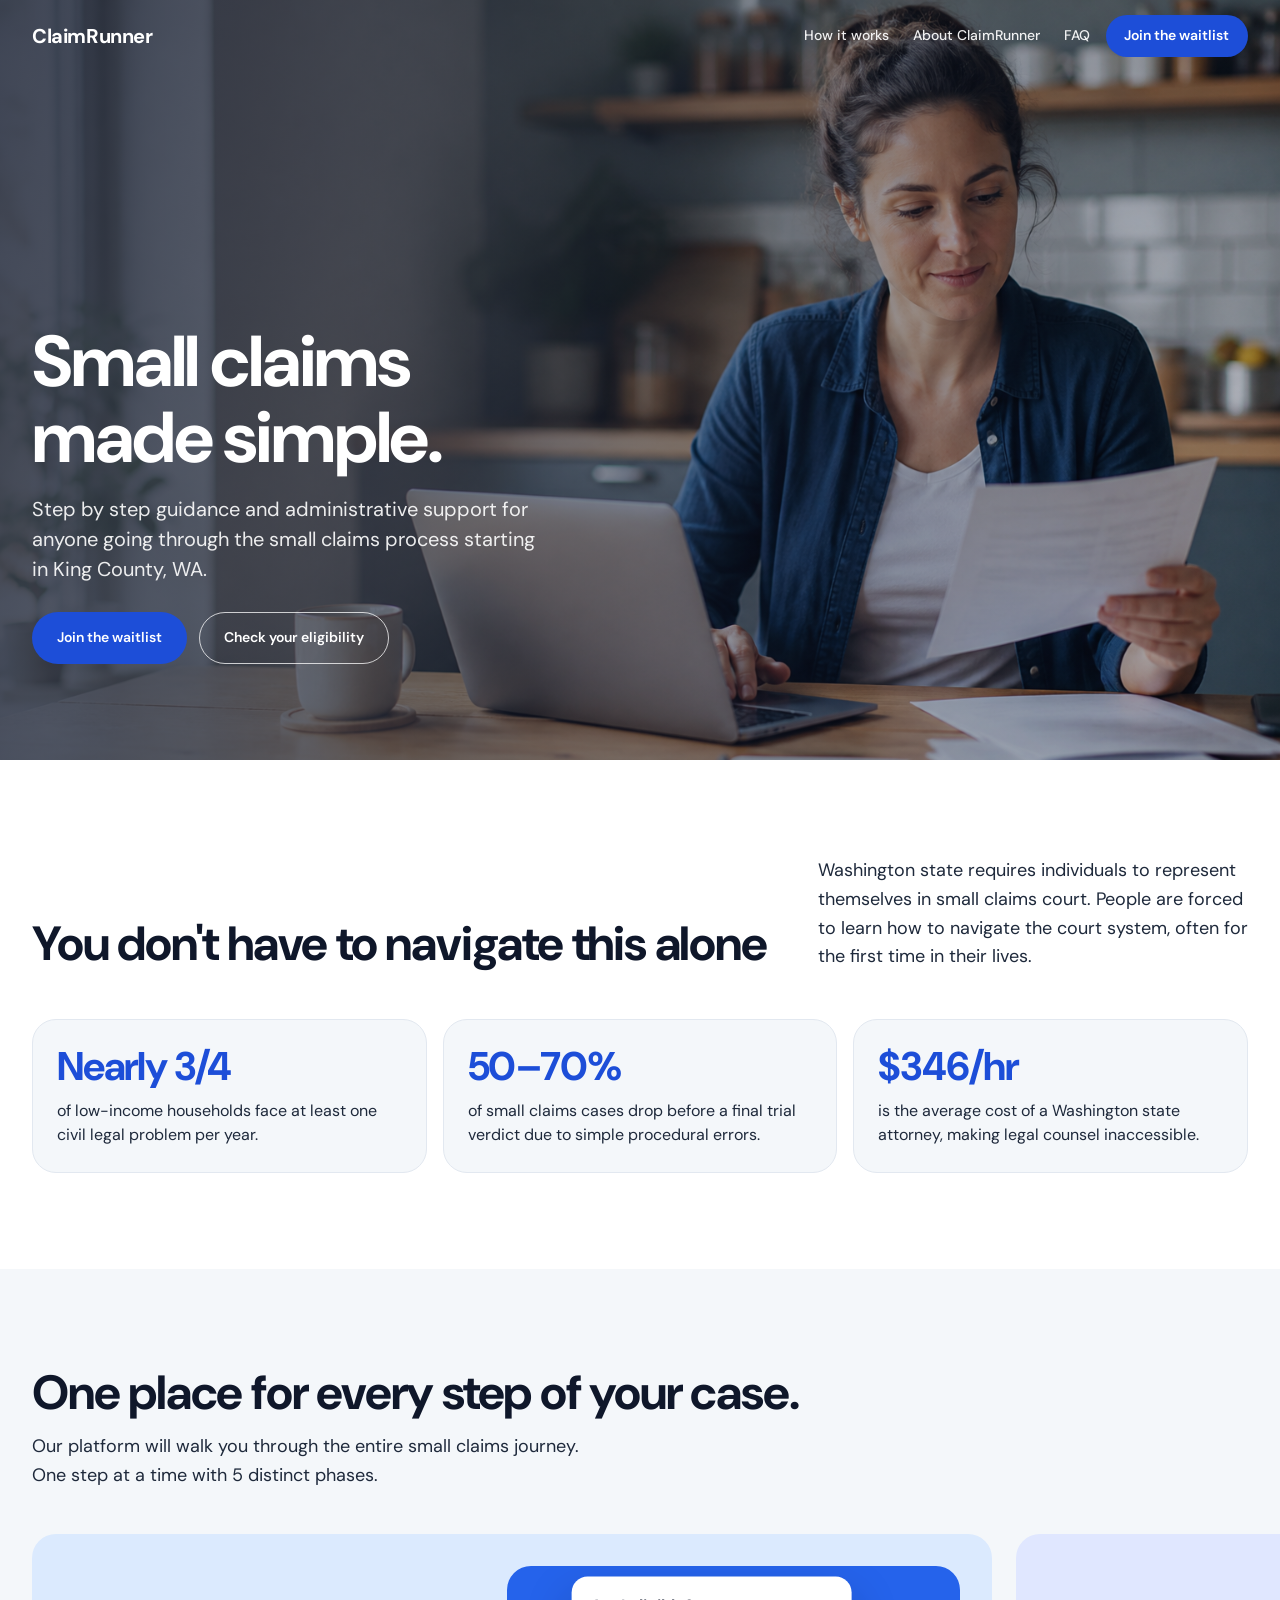
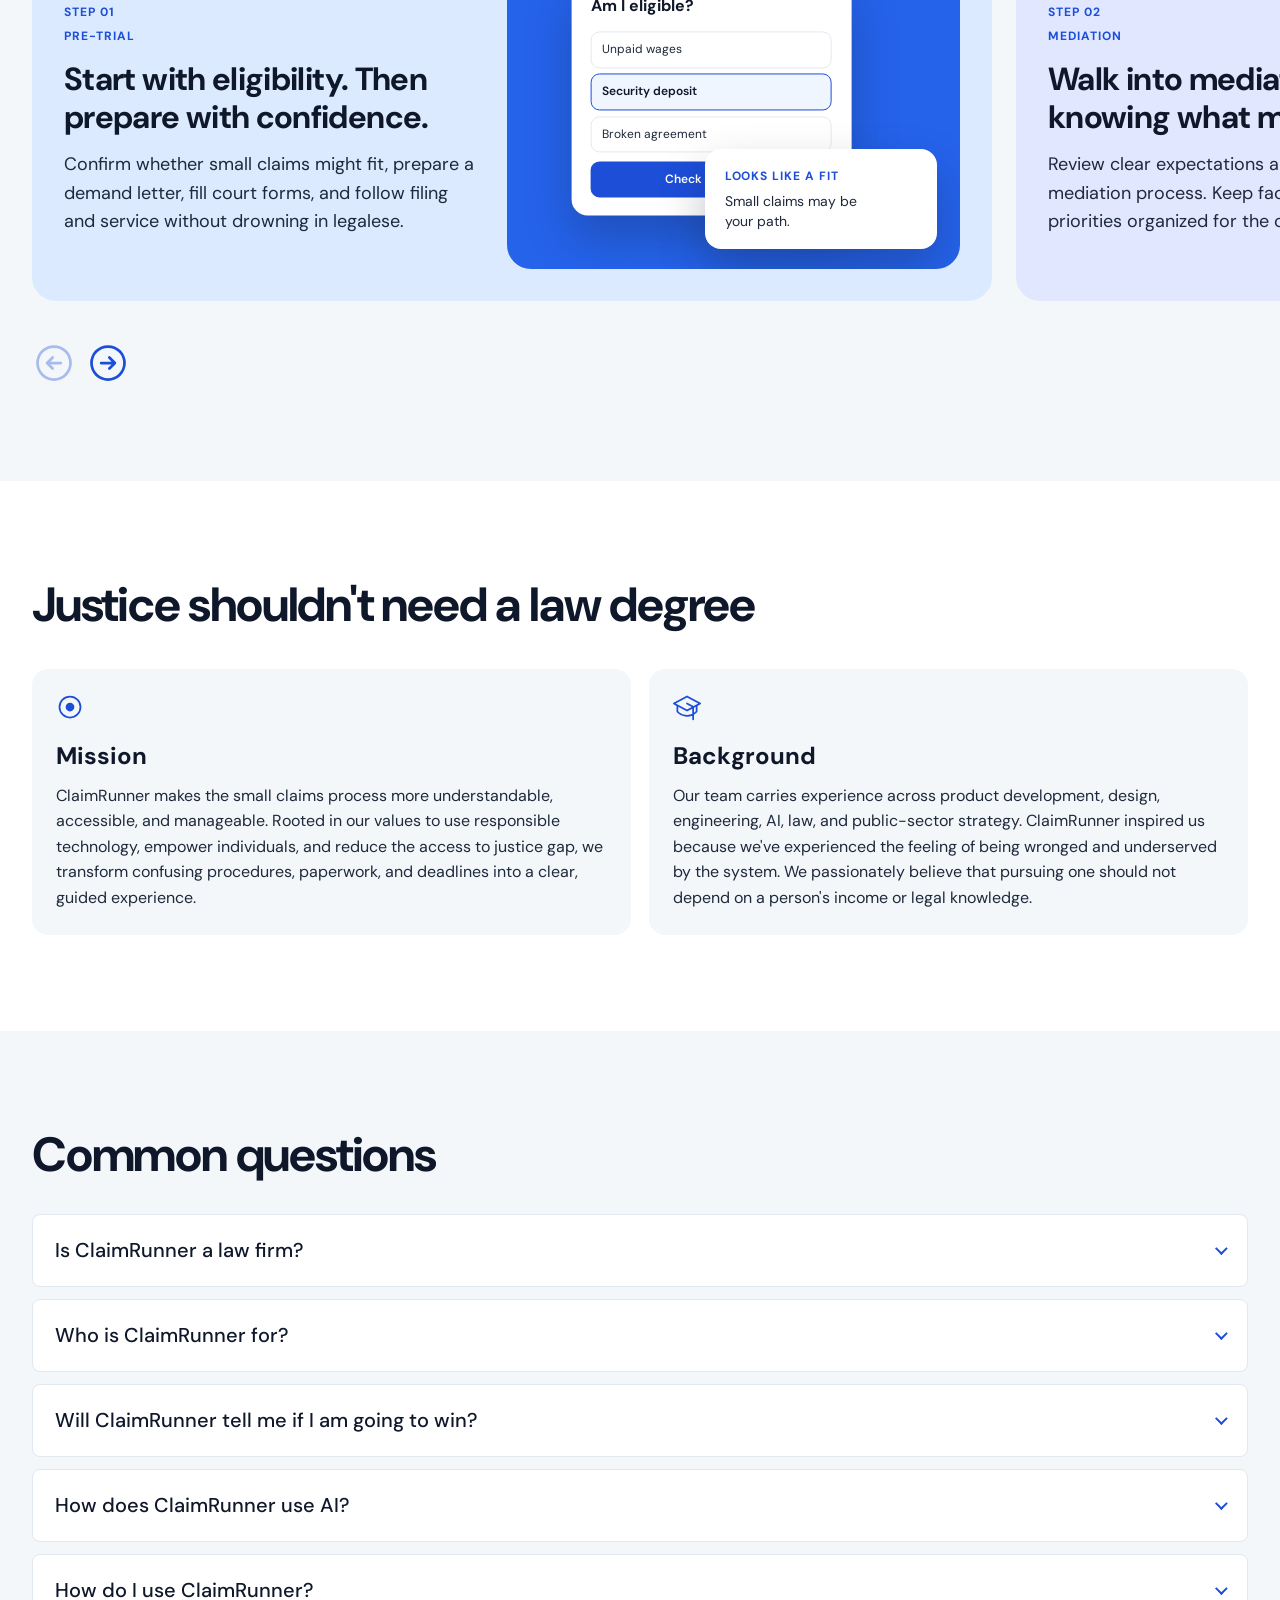
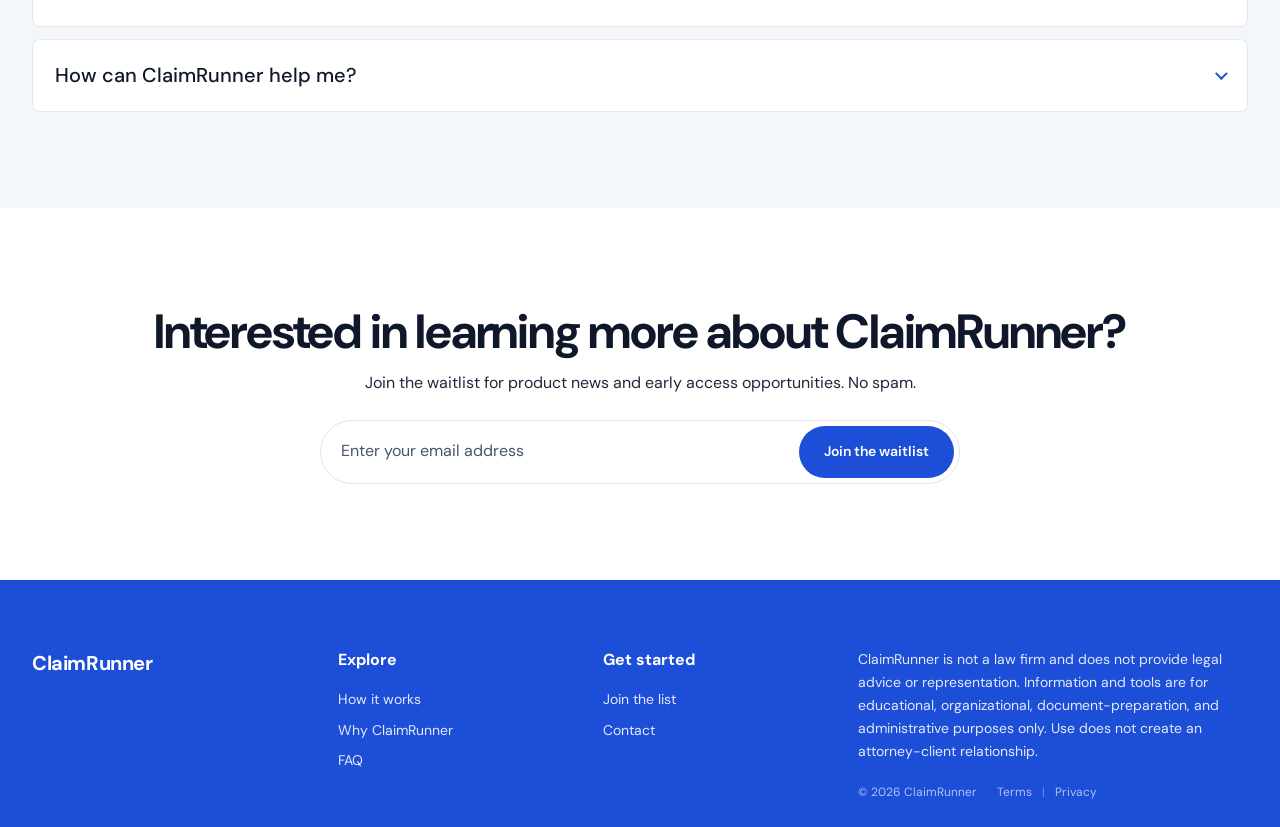
==== index.html @ 093c0b39 "changed root directory" ====
<!DOCTYPE html>
<html lang="en">
<head>
  <meta charset="utf-8" />
  <meta name="viewport" content="width=device-width, initial-scale=1" />
  <title>ClaimRunner — Small claims made simple</title>
  <meta name="description" content="A guided path through small claims for self-represented people. Starting in King County, WA. Informational and administrative support, not legal advice." />
  <link rel="preconnect" href="https://fonts.googleapis.com" />
  <link rel="preconnect" href="https://fonts.gstatic.com" crossorigin />
  <link href="https://fonts.googleapis.com/css2?family=DM+Sans:opsz,wght@9..40,400;9..40,500;9..40,600;9..40,700&family=Source+Serif+4:opsz,wght@8..60,600;8..60,700&display=swap" rel="stylesheet" />
  <link rel="stylesheet" href="styles.css" />
</head>
<body>
  <a class="skip" href="#main">Skip to content</a>

  <header class="nav">
    <div class="shell nav__row">
      <a class="logo" href="index.html">ClaimRunner</a>
      <nav class="nav__links" aria-label="Primary">
        <a href="#how">How it works</a>
        <a href="#start">About ClaimRunner</a>
        <a href="#faq">FAQ</a>
      </nav>
      <div class="nav__actions">
        <button class="btn btn--solid btn--sm" type="button" data-open-signup>Join the waitlist</button>
      </div>
    </div>
  </header>

  <main id="main">
    <!-- 1. Hero — live header copy -->
    <section class="hero">
      <div class="hero__bg" role="img" aria-label="Person at home reviewing papers on a laptop"></div>
      <div class="hero__shade"></div>
      <div class="shell hero__content">
        <h1>Small claims<br />made simple.</h1>
        <p>
          Step by step guidance and administrative support for anyone going through
          the small claims process starting in King County, WA.
        </p>
        <div class="hero__ctas">
          <button class="btn btn--solid" type="button" data-open-signup>Join the waitlist</button>
          <button class="btn btn--outline" type="button" data-open-coming-soon>Check your eligibility</button>
        </div>
      </div>
    </section>

    <!-- 2. Key hook / metrics -->
    <section class="hook" aria-label="Why this matters">
      <div class="shell">
        <div class="hook__intro">
          <h2>You don't have to navigate this alone</h2>
          <p>
            Washington state requires individuals to represent themselves in small claims court.
            People are forced to learn how to navigate the court system, often for the first time
            in their lives.
          </p>
        </div>
        <div class="hook__grid">
          <article class="hook__card">
            <p class="hook__num">Nearly 3/4</p>
            <p class="hook__text">of low-income households face at least one civil legal problem per year.</p>
          </article>
          <article class="hook__card">
            <p class="hook__num">50–70%</p>
            <p class="hook__text">of small claims cases drop before a final trial verdict due to simple procedural errors.</p>
          </article>
          <article class="hook__card">
            <p class="hook__num">$346/hr</p>
            <p class="hook__text">is the average cost of a Washington state attorney, making legal counsel inaccessible.</p>
          </article>
        </div>
      </div>
    </section>

    <!-- 3. How it works: Hinge-style carousel panels -->
    <section id="how" class="how">
      <div class="shell how__head">
        <h2>One place for every step of your case.</h2>
        <p>Our platform will walk you through the entire small claims journey.<br />One step at a time with 5 distinct phases.</p>
      </div>

      <div class="how-carousel">
        <div class="how-carousel__track" id="how-track" tabindex="0">
          <article class="how-panel how-panel--1">
            <div class="how-panel__copy">
              <span class="how-panel__num">Step 01</span>
              <p class="how-panel__phase">Pre-trial</p>
              <h3>Start with eligibility. Then prepare with confidence.</h3>
              <p>
                Confirm whether small claims might fit, prepare a demand letter, fill
                court forms, and follow filing and service without drowning in legalese.
              </p>

            </div>
            <div class="how-panel__surface" aria-hidden="true">
              <div class="surface surface--1">
                <div class="mock mock--wire">
                  <p class="mock__title">Am I eligible?</p>
                  <div class="surface__opt">Unpaid wages</div>
                  <div class="surface__opt is-on">Security deposit</div>
                  <div class="surface__opt">Broken agreement</div>
                  <div class="surface__cta">Check eligibility</div>
                </div>
                <div class="mock mock--stat">
                  <p class="mock__stat-eyebrow">Looks like a fit</p>
                  <p class="mock__stat-line">Small claims may be your path.</p>
                </div>
              </div>
            </div>
          </article>

          <article class="how-panel how-panel--2">
            <div class="how-panel__copy">
              <span class="how-panel__num">Step 02</span>
              <p class="how-panel__phase">Mediation</p>
              <h3>Walk into mediation knowing what matters.</h3>
              <p>
                Review clear expectations about King County's mediation process. Keep
                facts, documents, and priorities organized for the conversation.
              </p>

            </div>
            <div class="how-panel__surface" aria-hidden="true">
              <div class="surface surface--2">
                <div class="mock mock--wire">
                  <p class="mock__title">Your priorities</p>
                  <div class="surface__row"><span>Deposit amount</span><strong>Ready</strong></div>
                  <div class="surface__row"><span>Timeline of events</span><strong>Drafting</strong></div>
                  <div class="surface__row"><span>Photos &amp; receipts</span><strong>Attached</strong></div>
                </div>
                <div class="mock mock--stat">
                  <p class="mock__stat-eyebrow">Mediation</p>
                  <p class="mock__stat-line">Session ready in 3 days.</p>
                </div>
              </div>
            </div>
          </article>

          <article class="how-panel how-panel--3">
            <div class="how-panel__copy">
              <span class="how-panel__num">Step 03</span>
              <p class="how-panel__phase">Trial</p>
              <h3>Show up prepared to tell your story.</h3>
              <p>
                Organize timelines, evidence, and what you want to say so a hearing feels
                less like guessing and more like a clear account of what happened.
              </p>

            </div>
            <div class="how-panel__surface" aria-hidden="true">
              <div class="surface surface--3">
                <div class="mock mock--wire">
                  <p class="mock__title">Hearing outline</p>
                  <div class="surface__step"><span>1</span> What happened</div>
                  <div class="surface__step"><span>2</span> What you want</div>
                  <div class="surface__step"><span>3</span> Evidence to show</div>
                </div>
                <div class="mock mock--stat">
                  <p class="mock__stat-eyebrow">Checklist</p>
                  <p class="mock__stat-line">6 items organized.</p>
                </div>
              </div>
            </div>
          </article>

          <article class="how-panel how-panel--4">
            <div class="how-panel__copy">
              <span class="how-panel__num">Step 04</span>
              <p class="how-panel__phase">Post-judgment</p>
              <h3>Winning isn't the finish line if you still aren't paid.</h3>
              <p>
                Follow collection options and timelines with clearer next steps when a
                judgment needs follow-through.
              </p>

            </div>
            <div class="how-panel__surface" aria-hidden="true">
              <div class="surface surface--4">
                <div class="mock mock--wire">
                  <p class="mock__title">Next actions</p>
                  <div class="surface__row"><span>Payment window</span><strong>30 days</strong></div>
                  <div class="surface__row"><span>Collection options</span><strong>3 available</strong></div>
                  <div class="surface__row"><span>Reminders</span><strong>On</strong></div>
                </div>
                <div class="mock mock--stat">
                  <p class="mock__stat-num">$1,240</p>
                  <p class="mock__stat-line">awarded to you.</p>
                </div>
              </div>
            </div>
          </article>

          <article class="how-panel how-panel--5">
            <div class="how-panel__copy">
              <span class="how-panel__num">Step 05</span>
              <p class="how-panel__phase">Appeal</p>
              <h3>Know the narrow path if you need to appeal.</h3>
              <p>
                Understand grounds, clocks, and petition materials when appeal is an option,
                so you are not guessing under a deadline.
              </p>

            </div>
            <div class="how-panel__surface" aria-hidden="true">
              <div class="surface surface--5">
                <div class="mock mock--wire">
                  <p class="mock__title">Appeal clock</p>
                  <div class="surface__row"><span>Filing window</span><strong>14 days</strong></div>
                  <div class="surface__row"><span>Grounds checklist</span><strong>Review</strong></div>
                  <div class="surface__row"><span>Petition draft</span><strong>Ready</strong></div>
                </div>
                <div class="mock mock--stat">
                  <p class="mock__stat-eyebrow">Deadline</p>
                  <p class="mock__stat-line">14 days to file.</p>
                </div>
              </div>
            </div>
          </article>
        </div>

        <div class="shell how-carousel__controls">
          <button class="how-carousel__btn" type="button" id="how-prev" aria-label="Previous stage">
            <svg class="how-carousel__icon how-carousel__icon--regular" xmlns="http://www.w3.org/2000/svg" viewBox="0 0 256 256" width="44" height="44" fill="currentColor" aria-hidden="true"><path d="M128,24A104,104,0,1,0,232,128,104.11,104.11,0,0,0,128,24Zm0,192a88,88,0,1,1,88-88A88.1,88.1,0,0,1,128,216Zm48-88a8,8,0,0,1-8,8H107.31l18.35,18.34a8,8,0,0,1-11.32,11.32l-32-32a8,8,0,0,1,0-11.32l32-32a8,8,0,0,1,11.32,11.32L107.31,120H168A8,8,0,0,1,176,128Z"/></svg>
            <svg class="how-carousel__icon how-carousel__icon--fill" xmlns="http://www.w3.org/2000/svg" viewBox="0 0 256 256" width="44" height="44" fill="currentColor" aria-hidden="true"><path d="M128,24A104,104,0,1,0,232,128,104.11,104.11,0,0,0,128,24Zm40,112H107.31l18.35,18.34a8,8,0,0,1-11.32,11.32l-32-32a8,8,0,0,1,0-11.32l32-32a8,8,0,0,1,11.32,11.32L107.31,120H168a8,8,0,0,1,0,16Z"/></svg>
          </button>
          <button class="how-carousel__btn" type="button" id="how-next" aria-label="Next stage">
            <svg class="how-carousel__icon how-carousel__icon--regular" xmlns="http://www.w3.org/2000/svg" viewBox="0 0 256 256" width="44" height="44" fill="currentColor" aria-hidden="true"><path d="M128,24A104,104,0,1,0,232,128,104.11,104.11,0,0,0,128,24Zm0,192a88,88,0,1,1,88-88A88.1,88.1,0,0,1,128,216Zm45.66-82.34-32,32a8,8,0,0,1-11.32-11.32L148.69,136H88a8,8,0,0,1,0-16h60.69l-18.35-18.34a8,8,0,0,1,11.32-11.32l32,32A8,8,0,0,1,173.66,133.66Z"/></svg>
            <svg class="how-carousel__icon how-carousel__icon--fill" xmlns="http://www.w3.org/2000/svg" viewBox="0 0 256 256" width="44" height="44" fill="currentColor" aria-hidden="true"><path d="M128,24A104,104,0,1,0,232,128,104.11,104.11,0,0,0,128,24Zm45.66,109.66-32,32a8,8,0,0,1-11.32-11.32L148.69,136H88a8,8,0,0,1,0-16h60.69l-18.35-18.34a8,8,0,0,1,11.32-11.32l32,32A8,8,0,0,1,173.66,133.66Z"/></svg>
          </button>
        </div>
      </div>
    </section>

    <!-- 4. Why — Mission + Background facts -->
    <section id="start" class="about why-org">
      <div class="shell">
        <h2>Justice shouldn't need a law degree</h2>
        <div class="why-org__pair">
          <div class="about__card">
            <span class="about__icon">
              <svg xmlns="http://www.w3.org/2000/svg" viewBox="0 0 256 256" width="28" height="28" fill="currentColor" aria-hidden="true"><path d="M128,24A104,104,0,1,0,232,128,104.11,104.11,0,0,0,128,24Zm0,192a88,88,0,1,1,88-88A88.1,88.1,0,0,1,128,216Z"/><circle cx="128" cy="128" r="40"/></svg>
            </span>
            <h3>Mission</h3>
            <p>
              ClaimRunner makes the small claims process more understandable, accessible,
              and manageable. Rooted in our values to use responsible technology, empower
              individuals, and reduce the access to justice gap, we transform confusing
              procedures, paperwork, and deadlines into a clear, guided experience.
            </p>
          </div>
          <div class="about__card">
            <span class="about__icon">
              <svg xmlns="http://www.w3.org/2000/svg" viewBox="0 0 256 256" width="28" height="28" fill="currentColor" aria-hidden="true"><path d="M251.76,88.94l-120-64a8,8,0,0,0-7.52,0l-120,64a8,8,0,0,0,0,14.12L32,117.87v48.42a15.91,15.91,0,0,0,4.06,10.65C49.16,191.53,78.51,216,128,216a130,130,0,0,0,48-8.76V240a8,8,0,0,0,16,0V199.51a115.63,115.63,0,0,0,27.94-22.57A15.91,15.91,0,0,0,224,166.29V117.87l27.76-14.81a8,8,0,0,0,0-14.12ZM128,200c-43.27,0-68.72-21.14-80-33.71V126.4l76.24,40.66a8,8,0,0,0,7.52,0L176,143.47v46.34C163.4,195.69,147.52,200,128,200Zm80-33.72a97.6,97.6,0,0,1-16,14.25V134.93l16-8.53ZM188,118.94l-.22-.13-56-29.87a8,8,0,0,0-7.52,14.12L171,128l-43,22.93L25,96,128,41.07,231,96Z"/></svg>
            </span>
            <h3>Background</h3>
            <p>
              Our team carries experience across product development, design, engineering, AI, law,
              and public-sector strategy. ClaimRunner inspired us because we've experienced the
              feeling of being wronged and underserved by the system. We passionately believe that
              pursuing one should not depend on a person's income or legal knowledge.
            </p>
          </div>
        </div>
      </div>
    </section>

    <!-- 5. FAQ -->
    <section id="faq" class="faq">
      <div class="shell faq__inner">
        <div class="faq__head">
          <h2>Common questions</h2>
        </div>
        <div class="faq__list">
          <details>
            <summary>Is ClaimRunner a law firm?</summary>
            <p>No. ClaimRunner is not a law firm and does not provide legal advice or representation. Tools are for educational, organizational, and administrative support only.</p>
          </details>
          <details>
            <summary>Who is ClaimRunner for?</summary>
            <p>Self-represented people navigating small claims, starting in King County, WA. Expanding to more jurisdictions in the future.</p>
          </details>
          <details>
            <summary>Will ClaimRunner tell me if I am going to win?</summary>
            <p>No. ClaimRunner does not predict outcomes, assess legal merits of cases, liability, or recommend legal strategy.</p>
          </details>
          <details>
            <summary>How does ClaimRunner use AI?</summary>
            <p>AI may help organize information you provide, reduce repetitive work, improve clarity, and prepare materials for your review. It does not create facts, make legal decisions, or replace professional legal advice.</p>
          </details>
          <details>
            <summary>How do I use ClaimRunner?</summary>
            <p>Join the waitlist to hear when tools open and to help shape early versions of the product. Free to join, no account required.</p>
          </details>
          <details>
            <summary>How can ClaimRunner help me?</summary>
            <p>If you are currently going through, or expect to go through, the small claims process: ClaimRunner provides clear, personalized, and actionable guidance through an intuitive experience. We automate document generation (such as demand letters and small claims applications), organize your information, and help tailor your material towards your local court’s requirements. We offer support through the entire small claims life-cycle so you won’t have to worry about missing steps, incorrectly submitting materials, or questioning your options!</p>
          </details>
        </div>
      </div>
    </section>

    <!-- 6. Signup CTA -->
    <section id="signup" class="signup">
      <div class="shell signup__row">
        <div class="signup__copy">
          <h2>Interested in learning more about ClaimRunner?</h2>
          <p>Join the waitlist for product news and early access opportunities. No spam.</p>
        </div>
        <form class="signup-inline" data-waitlist-form>
          <label class="visually-hidden" for="waitlist-email">Email</label>
          <input id="waitlist-email" type="email" name="email" placeholder="Enter your email address" autocomplete="email" required />
          <button class="btn btn--solid" type="submit">Join the waitlist</button>
        </form>
      </div>
    </section>
  </main>

  <footer class="foot">
    <div class="shell foot__top">
      <div class="foot__brand">
        <a class="logo" href="index.html">ClaimRunner</a>
      </div>

      <div class="foot__cols">
        <div>
          <h4>Explore</h4>
          <a href="#how">How it works</a>
          <a href="#start">Why ClaimRunner</a>
          <a href="#faq">FAQ</a>
        </div>
        <div>
          <h4>Get started</h4>
          <button type="button" data-open-signup>Join the list</button>
          <button type="button" data-open-contact>Contact</button>
        </div>
      </div>

      <div class="foot__aside">
        <p>
          ClaimRunner is not a law firm and does not provide legal advice or representation.
          Information and tools are for educational, organizational, document-preparation, and
          administrative purposes only. Use does not create an attorney-client relationship.
        </p>
        <p class="foot__meta">
          <span>© 2026 ClaimRunner</span>
          <span class="foot__pipes">
            <a href="legal.html">Terms</a>
            <a href="legal.html#privacy">Privacy</a>
          </span>
        </p>
      </div>
    </div>
  </footer>

  <dialog class="modal" id="waitlist-modal" aria-labelledby="waitlist-title">
    <div class="modal__sheet">
      <header class="modal__head">
        <div class="modal__title-row">
          <svg class="modal__success-icon" data-waitlist-success xmlns="http://www.w3.org/2000/svg" viewBox="0 0 256 256" width="28" height="28" fill="currentColor" aria-hidden="true" hidden><path d="M128,24A104,104,0,1,0,232,128,104.11,104.11,0,0,0,128,24Zm45.66,85.66-56,56a8,8,0,0,1-11.32,0l-24-24a8,8,0,0,1,11.32-11.32L112,148.69l50.34-50.35a8,8,0,0,1,11.32,11.32Z"/></svg>
          <h2 id="waitlist-title">Thanks for joining!</h2>
        </div>
        <button type="button" class="modal__close" data-close-dialog aria-label="Close">
          <svg class="modal__close-icon modal__close-icon--regular" xmlns="http://www.w3.org/2000/svg" viewBox="0 0 256 256" width="32" height="32" fill="currentColor" aria-hidden="true"><path d="M165.66,101.66,139.31,128l26.35,26.34a8,8,0,0,1-11.32,11.32L128,139.31l-26.34,26.35a8,8,0,0,1-11.32-11.32L116.69,128,90.34,101.66a8,8,0,0,1,11.32-11.32L128,116.69l26.34-26.35a8,8,0,0,1,11.32,11.32ZM232,128A104,104,0,1,1,128,24,104.11,104.11,0,0,1,232,128Zm-16,0a88,88,0,1,0-88,88A88.1,88.1,0,0,0,216,128Z"/></svg>
          <svg class="modal__close-icon modal__close-icon--fill" xmlns="http://www.w3.org/2000/svg" viewBox="0 0 256 256" width="32" height="32" fill="currentColor" aria-hidden="true"><path d="M128,24A104,104,0,1,0,232,128,104.11,104.11,0,0,0,128,24Zm37.66,130.34a8,8,0,0,1-11.32,11.32L128,139.31l-26.34,26.35a8,8,0,0,1-11.32-11.32L116.69,128,90.34,101.66a8,8,0,0,1,11.32-11.32L128,116.69l26.34-26.35a8,8,0,0,1,11.32,11.32L139.31,128Z"/></svg>
        </button>
      </header>
      <p class="modal__lead modal__lead--standalone" id="waitlist-lead">
        ClaimRunner is preparing for a limited pilot with people navigating small claims in King County. Join the waitlist to receive product updates and opportunities to test early versions of the platform.
      </p>
      <form class="modal__body modal__form" data-followup-form>
        <label>Email
          <input id="followup-email" type="email" name="email" placeholder="you@example.com" autocomplete="email" required />
        </label>
        <label>Full name
          <span class="opt">(optional)</span>
          <input id="followup-name" type="text" name="name" placeholder="Alex Rivera" autocomplete="name" />
        </label>
        <label>ZIP code
          <span class="opt">(optional)</span>
          <input id="followup-zip" type="text" name="zip" placeholder="98101" inputmode="numeric" autocomplete="postal-code" maxlength="10" />
        </label>
        <label>Why are you interested in ClaimRunner?
          <span class="opt">(optional)</span>
          <textarea id="followup-why" name="reason" rows="3" placeholder="e.g. I'm preparing a small claims case and want clearer next steps"></textarea>
        </label>
        <button class="btn btn--solid btn--block" type="submit">Get updates</button>
      </form>
    </div>
  </dialog>

  <dialog class="modal" id="coming-soon-modal" aria-labelledby="coming-soon-title">
    <div class="modal__sheet is-compact">
      <header class="modal__head">
        <div class="modal__title-row">
          <h2 id="coming-soon-title">Coming Soon!</h2>
        </div>
        <button type="button" class="modal__close" data-close-dialog aria-label="Close">
          <svg class="modal__close-icon modal__close-icon--regular" xmlns="http://www.w3.org/2000/svg" viewBox="0 0 256 256" width="32" height="32" fill="currentColor" aria-hidden="true"><path d="M165.66,101.66,139.31,128l26.35,26.34a8,8,0,0,1-11.32,11.32L128,139.31l-26.34,26.35a8,8,0,0,1-11.32-11.32L116.69,128,90.34,101.66a8,8,0,0,1,11.32-11.32L128,116.69l26.34-26.35a8,8,0,0,1,11.32,11.32ZM232,128A104,104,0,1,1,128,24,104.11,104.11,0,0,1,232,128Zm-16,0a88,88,0,1,0-88,88A88.1,88.1,0,0,0,216,128Z"/></svg>
          <svg class="modal__close-icon modal__close-icon--fill" xmlns="http://www.w3.org/2000/svg" viewBox="0 0 256 256" width="32" height="32" fill="currentColor" aria-hidden="true"><path d="M128,24A104,104,0,1,0,232,128,104.11,104.11,0,0,0,128,24Zm37.66,130.34a8,8,0,0,1-11.32,11.32L128,139.31l-26.34,26.35a8,8,0,0,1-11.32-11.32L116.69,128,90.34,101.66a8,8,0,0,1,11.32-11.32L128,116.69l26.34-26.35a8,8,0,0,1,11.32,11.32L139.31,128Z"/></svg>
        </button>
      </header>
      <p class="modal__lead modal__lead--standalone" id="coming-soon-lead">
        We're close to launching our King County Small Claims Eligibility Checker.
      </p>
    </div>
  </dialog>

  <dialog class="modal" id="contact-modal" aria-labelledby="contact-title">
    <div class="modal__sheet">
      <header class="modal__head">
        <div class="modal__title">
          <h2 id="contact-title">Get in Touch</h2>
          <p class="modal__lead">Have a question or need help? Send us a message and we'll get back to you within 24 hours.</p>
        </div>
        <button type="button" class="modal__close" data-close-dialog aria-label="Close">
          <svg class="modal__close-icon modal__close-icon--regular" xmlns="http://www.w3.org/2000/svg" viewBox="0 0 256 256" width="32" height="32" fill="currentColor" aria-hidden="true"><path d="M165.66,101.66,139.31,128l26.35,26.34a8,8,0,0,1-11.32,11.32L128,139.31l-26.34,26.35a8,8,0,0,1-11.32-11.32L116.69,128,90.34,101.66a8,8,0,0,1,11.32-11.32L128,116.69l26.34-26.35a8,8,0,0,1,11.32,11.32ZM232,128A104,104,0,1,1,128,24,104.11,104.11,0,0,1,232,128Zm-16,0a88,88,0,1,0-88,88A88.1,88.1,0,0,0,216,128Z"/></svg>
          <svg class="modal__close-icon modal__close-icon--fill" xmlns="http://www.w3.org/2000/svg" viewBox="0 0 256 256" width="32" height="32" fill="currentColor" aria-hidden="true"><path d="M128,24A104,104,0,1,0,232,128,104.11,104.11,0,0,0,128,24Zm37.66,130.34a8,8,0,0,1-11.32,11.32L128,139.31l-26.34,26.35a8,8,0,0,1-11.32-11.32L116.69,128,90.34,101.66a8,8,0,0,1,11.32-11.32L128,116.69l26.34-26.35a8,8,0,0,1,11.32,11.32L139.31,128Z"/></svg>
        </button>
      </header>
      <form class="modal__form" data-contact-form>
        <label>Name
          <input id="contact-name" type="text" name="name" placeholder="e.g. Jane Doe" autocomplete="name" required />
        </label>
        <label>Email
          <input id="contact-email" type="email" name="email" placeholder="you@example.com" autocomplete="email" required />
        </label>
        <label>Message
          <span class="opt">(optional)</span>
          <textarea id="contact-message" name="message" rows="4" placeholder="Tell us more..."></textarea>
        </label>
        <button class="btn btn--solid btn--block" type="submit">Submit</button>
        <button class="modal__skip" type="button" data-close-dialog>Cancel</button>
      </form>
    </div>
  </dialog>

  <script>
    (function () {
      const waitlistModal = document.getElementById("waitlist-modal");
      const waitlistSheet = waitlistModal ? waitlistModal.querySelector(".modal__sheet") : null;
      const waitlistTitle = document.getElementById("waitlist-title");
      const waitlistLead = document.getElementById("waitlist-lead");
      const track = document.getElementById("how-track");
      const waitlistForm = document.querySelector("[data-waitlist-form]");
      const waitlistEmail = document.getElementById("waitlist-email");
      const followupForm = document.querySelector("[data-followup-form]");
      const followupEmail = document.getElementById("followup-email");
      const followupName = document.getElementById("followup-name");
      const followupWhy = document.getElementById("followup-why");
      const waitlistSuccess = document.querySelector("[data-waitlist-success]");
      const comingSoonModal = document.getElementById("coming-soon-modal");
      const contactModal = document.getElementById("contact-modal");
      const contactForm = document.querySelector("[data-contact-form]");
      const contactName = document.getElementById("contact-name");
      let waitlistCaptured = "";
      let formTitle = "";
      let formLead = "";

      function openDialog(dialog) {
        if (!dialog) return;
        if (dialog.showModal) dialog.showModal();
        else dialog.setAttribute("open", "");
      }
      function closeDialog(dialog) {
        if (!dialog) return;
        if (dialog.close) dialog.close();
        else dialog.removeAttribute("open");
      }

      function setWaitlistSuccess(on) {
        if (waitlistSheet) waitlistSheet.classList.toggle("is-success", !!on);
        if (followupForm) followupForm.toggleAttribute("hidden", !!on);
        if (waitlistSuccess) waitlistSuccess.toggleAttribute("hidden", !on);
        if (waitlistTitle) {
          waitlistTitle.textContent = on ? "You've joined the waitlist!" : formTitle;
        }
        if (waitlistLead) {
          waitlistLead.textContent = on
            ? "Stay tuned for updates from the ClaimRunner team"
            : formLead;
        }
      }

      function showWaitlistModal(email, lockEmail) {
        waitlistCaptured = email || "";
        formTitle = lockEmail ? "Thanks for joining!" : "Join the waitlist";
        formLead = lockEmail
          ? "Your email is confirmed. We'll send product news and early access notes as tools open in King County. Optionally tell us why you're interested so we can tailor ClaimRunner to people in your situation."
          : "ClaimRunner is preparing for a limited pilot with people navigating small claims in King County. Join the waitlist to receive product updates and opportunities to test early versions of the platform.";
        setWaitlistSuccess(false);
        if (followupForm) followupForm.reset();
        if (followupEmail) {
          followupEmail.value = waitlistCaptured;
          followupEmail.readOnly = !!lockEmail;
          followupEmail.classList.toggle("is-locked", !!lockEmail);
        }
        openDialog(waitlistModal);
        if (lockEmail && followupName) followupName.focus();
        else if (followupEmail) followupEmail.focus();
      }

      document.querySelectorAll("[data-open-signup]").forEach(function (el) {
        el.addEventListener("click", function (e) {
          e.preventDefault();
          showWaitlistModal("", false);
        });
      });
      document.querySelectorAll("[data-open-coming-soon]").forEach(function (el) {
        el.addEventListener("click", function (e) {
          e.preventDefault();
          openDialog(comingSoonModal);
        });
      });
      document.querySelectorAll("[data-open-contact]").forEach(function (el) {
        el.addEventListener("click", function (e) {
          e.preventDefault();
          if (contactForm) contactForm.reset();
          openDialog(contactModal);
          if (contactName) contactName.focus();
        });
      });
      document.querySelectorAll("[data-close-dialog]").forEach(function (el) {
        el.addEventListener("click", function () {
          closeDialog(el.closest("dialog"));
        });
      });
      if (waitlistModal) {
        waitlistModal.addEventListener("click", function (e) {
          if (e.target === waitlistModal) closeDialog(waitlistModal);
        });
      }
      if (comingSoonModal) {
        comingSoonModal.addEventListener("click", function (e) {
          if (e.target === comingSoonModal) closeDialog(comingSoonModal);
        });
      }
      if (contactModal) {
        contactModal.addEventListener("click", function (e) {
          if (e.target === contactModal) closeDialog(contactModal);
        });
      }

      if (waitlistForm) {
        waitlistForm.addEventListener("submit", function (e) {
          e.preventDefault();
          const email = waitlistEmail ? waitlistEmail.value.trim() : "";
          if (!email) return;
          showWaitlistModal(email, true);
        });
      }
      if (followupForm) {
        followupForm.addEventListener("submit", function (e) {
          e.preventDefault();
          setWaitlistSuccess(true);
        });
      }
      if (contactForm) {
        contactForm.addEventListener("submit", function (e) {
          e.preventDefault();
          closeDialog(contactModal);
        });
      }

      // Swap the overlay nav to its solid state once the page scrolls
      const nav = document.querySelector(".nav");
      if (nav && !nav.classList.contains("nav--light")) {
        let ticking = false;
        function syncNav() {
          nav.classList.toggle("nav--scrolled", window.scrollY > 8);
          ticking = false;
        }
        window.addEventListener("scroll", function () {
          if (ticking) return;
          ticking = true;
          requestAnimationFrame(syncNav);
        }, { passive: true });
        syncNav();
      }

      function scrollHow(dir) {
        const panel = track.querySelector(".how-panel");
        const styles = getComputedStyle(track);
        const pad = parseFloat(styles.scrollPaddingLeft) || 0;
        const amount = panel ? panel.getBoundingClientRect().width + 24 : 900;
        track.scrollBy({ left: dir * amount, behavior: "smooth" });
        // Keep first panel aligned to content width when scrolling back
        if (dir < 0) {
          requestAnimationFrame(function () {
            if (track.scrollLeft < pad + 8) track.scrollTo({ left: 0, behavior: "smooth" });
          });
        }
      }
      document.getElementById("how-prev").addEventListener("click", function () { scrollHow(-1); });
      document.getElementById("how-next").addEventListener("click", function () { scrollHow(1); });

      function updateHowBtns() {
        const prev = document.getElementById("how-prev");
        const next = document.getElementById("how-next");
        const max = track.scrollWidth - track.clientWidth;
        prev.setAttribute("aria-disabled", track.scrollLeft <= 8 ? "true" : "false");
        next.setAttribute("aria-disabled", track.scrollLeft >= max - 8 ? "true" : "false");
      }
      track.addEventListener("scroll", updateHowBtns, { passive: true });
      updateHowBtns();
      track.scrollLeft = 0;
    })();
  </script>
</body>
</html>
---- styles.css ----
@import url("tokens.css");

/* ClaimRunner homepage � page styles (tokens in tokens.css) */

*,
*::before,
*::after { box-sizing: border-box; }

html { scroll-behavior: smooth; }

body {
  margin: 0;
  font-family: var(--sans);
  color: var(--muted);
  background: var(--page);
  line-height: 1.55;
  -webkit-font-smoothing: antialiased;
  text-wrap: pretty;
}

h1, h2, h3, p { margin: 0; }
[hidden] { display: none !important; }
ul { margin: 0; padding: 0; list-style: none; }
button { font: inherit; }
a { color: var(--blue); text-decoration: none; }
a:hover { color: var(--ink); }

.skip {
  position: absolute;
  left: -999px;
  top: 0;
  background: var(--ink);
  color: #fff;
  padding: 0.75rem 1rem;
  z-index: 100;
}
.skip:focus { left: 1rem; top: 1rem; }

.shell {
  width: min(100% - (var(--gutter) * 2), var(--shell));
  margin-inline: auto;
}

/* Buttons */

.btn {
  display: inline-flex;
  align-items: center;
  justify-content: center;
  gap: 0.4rem;
  padding: 0.9rem 1.5rem;
  border: 1.5px solid transparent;
  border-radius: var(--radius-pill);
  font-size: var(--fs-sm);
  font-weight: 600;
  cursor: pointer;
  white-space: nowrap;
  transition: background 0.15s ease, color 0.15s ease, border-color 0.15s ease;
}
.btn--sm { padding: 0.55rem 1.1rem; font-size: var(--fs-sm); }
.btn--block { width: 100%; }

.btn--solid {
  background: var(--blue);
  color: #fff;
}
.btn--solid:hover {
  background: var(--blue-deep);
  color: #fff;
}

/* Primary on brand surfaces (Stay in the loop) � white fill, blue label */
.btn--mono {
  background: #fff;
  color: var(--blue);
}
.btn--mono:hover {
  background: #e2e8f0;
  color: var(--ink);
}

.btn--outline {
  background: transparent;
  border-color: rgba(255, 255, 255, 0.75);
  color: #fff;
}
.btn--outline:hover {
  background: #fff;
  color: var(--ink);
  border-color: #fff;
}

.btn--quiet {
  background: transparent;
  border-color: var(--line);
  color: var(--muted);
}
.btn--quiet:hover {
  background: var(--soft);
  color: var(--ink);
  border-color: var(--line);
}

/* Nav */

.nav--light {
  position: static;
  color: var(--ink);
  background: #fff;
  border-bottom: 1px solid var(--line);
}
.nav--light .logo { color: var(--ink); }
.nav--light .logo:hover { color: var(--ink); }
.nav--light .nav__links a { color: var(--muted); }
.nav--light .nav__links a:hover { color: var(--ink); }

.nav {
  position: fixed;
  top: 0;
  left: 0;
  right: 0;
  z-index: 40;
  color: #fff;
  border-bottom: 1px solid transparent;
  transition: background-color 0.25s ease, border-color 0.25s ease, box-shadow 0.25s ease;
}

/* Solid state once the hero scrolls under the bar */
.nav--scrolled {
  background: #fff;
  border-bottom-color: var(--line);
  box-shadow: 0 1px 3px rgba(15, 23, 42, 0.06);
}
.nav--scrolled .logo,
.nav--scrolled .logo:hover { color: var(--ink); }
.nav--scrolled .nav__links a { color: var(--muted); }
.nav--scrolled .nav__links a:hover { color: var(--ink); }

/* Pages with an in-flow light header stick without overlaying content */
.nav.nav--light {
  position: sticky;
  top: 0;
}

@media (prefers-reduced-motion: reduce) {
  .nav { transition: none; }
}

.nav__row {
  display: flex;
  align-items: center;
  justify-content: space-between;
  height: 4.5rem;
  gap: 1rem;
}

.logo {
  font-family: var(--sans);
  font-size: var(--fs-lead);
  font-weight: 700;
  color: #fff;
  letter-spacing: -0.02em;
}
.logo:hover { color: #fff; }

.nav__links {
  display: flex;
  gap: 1.5rem;
  font-size: var(--fs-sm);
  font-weight: 500;
  margin-left: auto;
}
.nav__links a { color: rgba(255, 255, 255, 0.92); }
.nav__links a:hover { color: #fff; }

.nav__actions {
  display: flex;
  align-items: center;
  gap: 1rem;
}

/* Hero */

.hero {
  position: relative;
  min-height: min(92vh, 760px);
  display: flex;
  align-items: flex-end;
  color: #fff;
  overflow: hidden;
}

.hero__bg {
  position: absolute;
  inset: 0;
  /* Keep the subject's head in frame: bias the focal point toward the top so
     wide/short viewports crop the table, never the head. */
  background: url("assets/hero-placeholder.jpg") 60% top / cover no-repeat;
}

.hero__shade {
  position: absolute;
  inset: 0;
  background: linear-gradient(
    100deg,
    rgba(15, 23, 42, 0.78) 0%,
    rgba(15, 23, 42, 0.4) 55%,
    rgba(15, 23, 42, 0.18) 100%
  );
}

.hero__content {
  position: relative;
  z-index: 1;
  padding: 0 0 var(--section-y);
  max-width: min(100% - (var(--gutter) * 2), 38rem);
  margin-left: max(var(--gutter), calc((100% - var(--shell)) / 2));
}

.hero__brand {
  font-family: var(--sans);
  font-size: var(--fs-lead);
  font-weight: 700;
  margin-bottom: 0.85rem;
  letter-spacing: -0.02em;
}

.hero h1 {
  font-family: var(--sans);
  font-size: var(--fs-heading-1);
  font-weight: 700;
  line-height: 1.05;
  letter-spacing: -0.03em;
  color: #fff;
  max-width: 11ch;
}

.hero p {
  margin: 1.15rem 0 1.75rem;
  font-size: var(--fs-lead);
  line-height: 1.5;
  color: rgba(255, 255, 255, 0.9);
  max-width: 32rem;
}

.hero__ctas {
  display: flex;
  flex-wrap: wrap;
  gap: 0.75rem;
}

/* Hook / metrics � light band; cobalt used as accent on the numbers */

.hook {
  background: #fff;
  color: var(--muted);
  padding: var(--section-y) 0;
}

.hook__intro {
  display: grid;
  grid-template-columns: 1fr minmax(auto, 34rem);
  gap: clamp(1.5rem, 4vw, 4rem);
  align-items: end;
  margin-bottom: clamp(2rem, 4vw, 3rem);
}

.hook__intro h2 {
  font-family: var(--sans);
  font-size: var(--fs-heading-2);
  font-weight: 700;
  line-height: var(--lh-tight);
  letter-spacing: -0.025em;
  color: var(--ink);
  white-space: nowrap;
}

.hook__intro p {
  font-size: var(--fs-body-lg);
  line-height: var(--lh-body);
  color: var(--muted);
}

.hook__grid {
  display: grid;
  grid-template-columns: repeat(3, 1fr);
  gap: 1rem;
}

.hook__card {
  background: var(--soft);
  border: 1px solid var(--line);
  border-radius: var(--card-radius);
  padding: var(--card-pad);
}

.hook__num {
  font-size: var(--fs-stat);
  font-weight: 700;
  color: var(--blue);
  letter-spacing: -0.03em;
  margin-bottom: 0.65rem;
  line-height: 1.1;
}

.hook__text {
  font-size: var(--fs-body);
  color: var(--muted);
}

.hook__text sup {
  font-size: var(--fs-eyebrow); /* 12 � ladder stop, not 0.7em */
  margin-left: 0.1em;
  line-height: 0;
}

.hook__text sup a {
  color: var(--blue);
  font-weight: 600;
  text-decoration: none;
}

.hook__text sup a:hover {
  text-decoration: underline;
}

/* How carousel */

.how {
  padding: var(--section-y) 0;
  background: var(--soft);
  overflow: hidden;
}

.how__head {
  margin-bottom: 2.5rem;
  text-align: left;
}

.how__head h2 {
  font-family: var(--sans);
  font-size: var(--fs-heading-2);
  font-weight: 700;
  color: var(--ink);
  letter-spacing: -0.025em;
  line-height: var(--lh-tight);
  margin-bottom: 0.75rem;
}

.how__head > p {
  font-size: var(--fs-body-lg);
  line-height: var(--lh-body);
  color: var(--muted);
  max-width: 40rem;
}

.how-carousel {
  --how-panel: min(100%, 60rem);
}

.how-carousel__track {
  display: flex;
  gap: 1.5rem;
  overflow-x: auto;
  scroll-snap-type: x mandatory;
  scroll-padding-left: max(var(--gutter), calc((100% - var(--shell)) / 2));
  scrollbar-width: none;
  padding-top: 0.25rem;
  padding-bottom: 1rem;
  padding-left: max(var(--gutter), calc((100% - var(--shell)) / 2));
  padding-right: max(var(--gutter), calc(100% - var(--how-panel) - max(var(--gutter), calc((100% - var(--shell)) / 2))));
  -webkit-overflow-scrolling: touch;
}
.how-carousel__track::-webkit-scrollbar { display: none; }

.how-panel {
  flex: 0 0 var(--how-panel);
  scroll-snap-align: start;
  display: grid;
  grid-template-columns: 1fr 1.1fr;
  gap: clamp(1.25rem, 2.5vw, 2rem);
  align-items: center;
  padding: clamp(1.5rem, 2.5vw, 2rem);
  border-radius: var(--card-radius);
  min-height: 340px;
  color: var(--ink);
}

.how-panel--1 { background: var(--stage-1); }
.how-panel--2 { background: var(--stage-2); }
.how-panel--3 { background: var(--stage-3); }
.how-panel--4 { background: var(--stage-4); }
.how-panel--5 { background: var(--stage-5); }

.how-panel__num {
  display: inline-block;
  font-size: var(--fs-eyebrow);
  font-weight: 700;
  letter-spacing: 0.08em;
  text-transform: uppercase;
  color: var(--blue);
  margin-bottom: 0.35rem;
}

.how-panel__phase {
  font-size: var(--fs-eyebrow);
  font-weight: 700;
  letter-spacing: var(--ls-eyebrow);
  text-transform: uppercase;
  color: var(--blue);
  margin-bottom: 0.85rem;
}

.how-panel__copy h3 {
  font-family: var(--sans);
  font-size: var(--fs-heading-3);
  font-weight: 700;
  line-height: 1.2;
  letter-spacing: -0.02em;
  color: var(--ink);
  margin-bottom: 0.85rem;
}

.how-panel__copy > p:not(.how-panel__phase) {
  font-size: var(--fs-body-lg);
  line-height: var(--lh-body);
  color: var(--muted);
  max-width: 28rem;
}

/* Product surface mock */

.surface {
  position: relative;
  border-radius: var(--card-radius);
  overflow: hidden;
  min-height: clamp(270px, 17vw, 340px);
  padding: clamp(1.25rem, 2.5vw, 2.25rem);
  display: flex;
  align-items: center;
  justify-content: center;
}

/* Per-stage backgrounds � deeper tones of each panel's pastel */
.surface--1 { background: var(--surface-1); }
.surface--2 { background: var(--surface-2); }
.surface--3 { background: var(--surface-3); }
.surface--4 { background: var(--surface-4); }
.surface--5 { background: var(--surface-5); }

.mock {
  background: #fff;
  border-radius: 1rem;
  padding: 1.15rem 1.2rem;
  box-shadow: 0 22px 46px rgba(15, 23, 42, 0.26);
  color: var(--ink);
}

.mock--wire {
  position: relative;
  z-index: 1;
  width: min(72%, 320px);
  transform: translate(-8%, -9%);
}

.mock--stat {
  position: absolute;
  right: clamp(1rem, 5%, 2.75rem);
  bottom: clamp(1.25rem, 6%, 2.75rem);
  z-index: 2;
  width: min(58%, 232px);
}

.mock__title {
  font-weight: 700;
  font-size: var(--fs-body);
  color: var(--ink);
  margin-bottom: 0.75rem;
}

.mock__stat-eyebrow {
  font-size: var(--fs-eyebrow);
  font-weight: 700;
  letter-spacing: 0.08em;
  text-transform: uppercase;
  color: var(--blue);
  margin-bottom: 0.4rem;
}

.mock__stat-num {
  font-size: var(--fs-h3);
  font-weight: 700;
  letter-spacing: -0.02em;
  color: var(--blue);
  line-height: 1.05;
  margin-bottom: 0.3rem;
}

.mock__stat-line {
  font-size: var(--fs-sm);
  color: var(--muted);
  line-height: 1.4;
}

.surface__opt {
  border: 1px solid var(--line);
  border-radius: 0.55rem;
  padding: 0.5rem 0.65rem;
  font-size: var(--fs-eyebrow);
  margin-bottom: 0.35rem;
  color: var(--muted);
}

.surface__opt.is-on {
  border-color: var(--blue);
  background: #eff6ff;
  color: var(--ink);
  font-weight: 600;
}

.surface__cta {
  margin-top: 0.55rem;
  background: var(--blue);
  color: #fff;
  text-align: center;
  border-radius: 0.55rem;
  padding: 0.55rem;
  font-size: var(--fs-eyebrow);
  font-weight: 600;
}

.surface__row {
  display: flex;
  justify-content: space-between;
  gap: 0.5rem;
  font-size: var(--fs-eyebrow);
  padding: 0.45rem 0;
  border-bottom: 1px solid var(--line);
  color: var(--muted);
}
.surface__row:last-child { border-bottom: 0; }
.surface__row strong { color: var(--ink); font-weight: 600; }

.surface__step {
  display: flex;
  align-items: center;
  gap: 0.55rem;
  font-size: var(--fs-eyebrow);
  color: var(--ink);
  margin-bottom: 0.45rem;
}
.surface__step span {
  width: 1.35rem;
  height: 1.35rem;
  border-radius: 50%;
  background: #eff6ff;
  color: var(--blue);
  display: grid;
  place-items: center;
  font-size: var(--fs-eyebrow);
  font-weight: 700;
  flex: none;
}

.how-carousel__controls {
  display: flex;
  gap: 0.65rem;
  margin-top: 1.5rem;
}

.how-carousel__btn {
  width: 44px;
  height: 44px;
  padding: 0;
  border: 0;
  background: transparent;
  color: var(--blue);
  cursor: pointer;
  display: grid;
  place-items: center;
  border-radius: 50%;
  transition: color 0.15s ease, opacity 0.15s ease;
}
.how-carousel__btn:hover {
  color: var(--blue-deep);
}
.how-carousel__btn svg {
  grid-area: 1 / 1;
  display: block;
  width: 44px;
  height: 44px;
}
.how-carousel__icon--fill {
  opacity: 0;
}
.how-carousel__btn:hover .how-carousel__icon--regular,
.how-carousel__btn:focus-visible .how-carousel__icon--regular {
  opacity: 0;
}
.how-carousel__btn:hover .how-carousel__icon--fill,
.how-carousel__btn:focus-visible .how-carousel__icon--fill {
  opacity: 1;
}
.how-carousel__btn[aria-disabled="true"] {
  color: var(--blue);
  opacity: 0.35;
  pointer-events: none;
}

/* About */

.about {
  padding: var(--section-y) 0;
  background: #fff;
}

.about h2 {
  font-family: var(--sans);
  font-size: var(--fs-heading-2);
  font-weight: 700;
  color: var(--ink);
  letter-spacing: -0.025em;
  line-height: var(--lh-tight);
  margin-bottom: 2.25rem;
  max-width: 22ch;
}

.why-org__pair {
  display: grid;
  grid-template-columns: 1fr;
  gap: var(--space-6);
}
.why-org__pair h3 {
  font-family: var(--sans);
  font-size: var(--fs-h3);
  font-weight: 700;
  color: var(--ink);
  margin: 0 0 var(--space-3);
}
.why-org__pair p {
  margin: 0;
  font-size: var(--fs-body);
  line-height: var(--lh-body);
  color: var(--muted);
}
@media (min-width: 900px) {
  .why-org__pair {
    grid-template-columns: repeat(2, 1fr);
    gap: 1.15rem;
  }
}

.about__grid {
  display: grid;
  grid-template-columns: repeat(3, 1fr);
  gap: 1.15rem;
}

.about__card {
  background: var(--soft);
  border-radius: 1rem;
  padding: var(--card-pad);
}

.about__icon {
  display: flex;
  align-items: center;
  color: var(--blue);
  margin-bottom: 1rem;
}

.about__icon svg {
  display: block;
  width: 28px;
  height: 28px;
  flex: none;
  overflow: visible;
}

.about__card h3 {
  font-family: var(--sans);
  font-size: var(--fs-h3);
  font-weight: 700;
  color: var(--ink);
  margin-bottom: 0.55rem;
}

.about__card p {
  font-size: var(--fs-body);
  line-height: var(--lh-body);
  color: var(--muted);
}

/* FAQ — white rows on soft backfill */

.faq {
  padding: var(--section-y) 0;
  background: var(--soft);
}

.faq__inner {
  display: flex;
  flex-direction: column;
  gap: var(--space-6);
}

.faq__head {
  margin-bottom: 0;
}

.faq__list {
  display: grid;
  gap: 0.75rem;
}

.faq__head h2 {
  font-family: var(--sans);
  font-size: var(--fs-heading-2);
  font-weight: 700;
  color: var(--ink);
  letter-spacing: -0.025em;
  line-height: var(--lh-tight);
}

.faq__list details {
  background: #fff;
  border: 1px solid var(--line);
  border-radius: 0.5rem;
  padding: 0 1.35rem;
}

.faq__list summary {
  cursor: pointer;
  list-style: none;
  font-weight: 500;
  color: var(--ink);
  padding: 1.25rem 0;
  font-size: var(--fs-lead);
  display: flex;
  justify-content: space-between;
  align-items: center;
  gap: 1rem;
}
.faq__list summary::-webkit-details-marker { display: none; }
.faq__list summary::after {
  content: "";
  width: 0.55rem;
  height: 0.55rem;
  border-right: 2px solid var(--blue);
  border-bottom: 2px solid var(--blue);
  transform: rotate(45deg);
  transition: transform 0.15s ease;
  flex: none;
  margin-top: -0.2rem;
}
.faq__list details[open] summary::after {
  transform: rotate(-135deg);
  margin-top: 0.2rem;
}

.faq__list details p {
  padding: 0 0 1.25rem;
  font-size: var(--fs-body);
  line-height: var(--lh-body);
  color: var(--muted);
}

/* Signup — centered waitlist CTA */

.signup {
  padding: var(--space-9) 0;
  background: #fff;
  color: var(--muted);
}

.signup__row {
  display: flex;
  flex-direction: column;
  align-items: center;
  text-align: center;
  gap: var(--space-5);
}

.signup__copy {
  width: 100%;
}

.signup__copy h2 {
  font-family: var(--sans);
  font-size: var(--fs-heading-2);
  font-weight: 700;
  color: var(--ink);
  letter-spacing: -0.025em;
  line-height: var(--lh-tight);
  margin-bottom: 0.75rem;
  white-space: nowrap;
}

.signup-inline {
  display: flex;
  align-items: center;
  width: min(100%, 40rem);
  padding: 0.3rem 0.3rem 0.3rem 1.25rem;
  border: 1px solid var(--line);
  border-radius: var(--radius-pill);
  background: #fff;
  gap: 0.5rem;
}

.signup-inline input {
  flex: 1 1 auto;
  min-width: 0;
  border: 0;
  background: transparent;
  font: inherit;
  font-size: var(--fs-body);
  color: var(--ink);
  padding: 0.7rem 0;
}

.signup-inline input:focus {
  outline: none;
}

.signup-inline input::placeholder {
  color: var(--text-3);
}

.signup-inline:focus-within {
  outline: 2px solid var(--blue);
  outline-offset: 2px;
}

.signup-inline .btn {
  flex: none;
  white-space: nowrap;
}

.visually-hidden {
  position: absolute;
  width: 1px;
  height: 1px;
  overflow: hidden;
  clip: rect(0 0 0 0);
}

/* Footer — brand blue */

.foot {
  background: var(--blue);
  color: rgba(255, 255, 255, 0.88);
  padding: clamp(3rem, 6vw, 4.25rem) 0 1.5rem;
  font-size: var(--fs-sm);
  border-top: 0;
}

.foot__top {
  display: grid;
  grid-template-columns: minmax(7rem, 0.75fr) minmax(11rem, 1.35fr) minmax(14rem, 1.1fr);
  column-gap: 2.5rem; /* Atticus ~40px */
  row-gap: 2rem;
  align-items: start;
}

.foot__brand .logo {
  color: #fff;
}
.foot__brand .logo:hover { color: #fff; }

.foot__cols {
  display: grid;
  grid-template-columns: 1fr 1fr;
  gap: clamp(2rem, 4vw, 3.5rem);
}

.foot__aside {
  min-width: 0;
}

.foot h4 {
  margin: 0 0 0.75rem;
  font-size: var(--fs-body);
  font-weight: 700;
  color: #fff;
  letter-spacing: 0;
  text-transform: none;
}

.foot__cols a,
.foot__cols button {
  display: block;
  padding: 0.28rem 0;
  color: rgba(255, 255, 255, 0.88);
  background: none;
  border: 0;
  text-align: left;
  cursor: pointer;
  font-size: var(--fs-sm);
}
.foot__cols a:hover,
.foot__cols button:hover {
  color: #fff;
}

.foot__aside p {
  margin: 0;
  font-size: var(--fs-sm);
  line-height: 1.65;
  color: rgba(255, 255, 255, 0.88);
}

.foot__cites {
  margin: 1.25rem 0 0;
  padding: 0 0 0 1.15rem;
  font-size: var(--fs-eyebrow);
  line-height: 1.55;
  color: rgba(255, 255, 255, 0.65);
}

.foot__cites li {
  margin: 0.35rem 0;
}

.foot__cites li:target {
  color: #fff;
}

.foot__meta {
  margin-top: 1.25rem !important;
  display: flex;
  flex-wrap: wrap;
  gap: 0.75rem 1.25rem;
  align-items: center;
  font-size: var(--fs-eyebrow) !important;
  color: rgba(255, 255, 255, 0.65) !important;
}

.foot__pipes {
  display: inline-flex;
  flex-wrap: wrap;
  gap: 0.35rem 0.65rem;
}

.foot__pipes a {
  color: rgba(255, 255, 255, 0.65);
}
.foot__pipes a:hover {
  color: #fff;
}
.foot__pipes a + a::before {
  content: "|";
  margin-right: 0.65rem;
  color: rgba(255, 255, 255, 0.35);
}

.foot__drafts {
  margin-top: 2.25rem;
  padding-top: 1rem;
  border-top: 1px solid rgba(255, 255, 255, 0.2);
  display: flex;
  flex-wrap: wrap;
  gap: 1rem;
  font-size: var(--fs-eyebrow);
}

.foot__drafts a {
  color: rgba(255, 255, 255, 0.55);
}
.foot__drafts a:hover,
.foot__drafts a[aria-current="page"] {
  color: #fff;
}

/* Legal document (TOS + privacy) */

.legal {
  padding: var(--space-9) 0;
  background: #fff;
}

.legal__inner {
  max-width: 50rem;
}

.legal h1 {
  font-family: var(--sans);
  font-size: var(--fs-heading-2);
  font-weight: 700;
  color: var(--ink);
  letter-spacing: -0.025em;
  line-height: var(--lh-tight);
  margin-bottom: var(--space-3);
}

.legal__meta {
  font-size: var(--fs-body);
  color: var(--muted);
  opacity: 0.7;
  margin-bottom: var(--space-5);
}

.legal hr {
  border: 0;
  border-top: 1px solid var(--line);
  margin: 0 0 var(--space-5);
}

.legal__part {
  font-family: var(--sans);
  font-size: var(--fs-h3);
  font-weight: 700;
  color: var(--blue);
  letter-spacing: 0.03em;
  text-transform: uppercase;
  margin: var(--space-6) 0 var(--space-3);
}

.legal__part--lg {
  font-size: var(--fs-heading-2);
  letter-spacing: 0.03em;
  margin-top: var(--space-8);
  padding-top: var(--space-6);
  border-top: 2px solid var(--line);
}

.legal h3 {
  font-family: var(--sans);
  font-size: var(--fs-h3);
  font-weight: 700;
  color: var(--ink);
  line-height: var(--lh-tight);
  margin: var(--space-7) 0 var(--space-4);
}

.legal h3,
.legal__part,
main > section[id] {
  scroll-margin-top: 5.5rem;
}

.legal p {
  font-size: var(--fs-body);
  line-height: 1.6;
  color: var(--muted);
  margin: 0 0 var(--space-4);
}

.legal ul {
  list-style: disc;
  padding-left: 1.35rem;
  margin: 0 0 var(--space-4);
  display: flex;
  flex-direction: column;
  gap: var(--space-2);
}

.legal li {
  font-size: var(--fs-body);
  line-height: 1.6;
  color: var(--muted);
}

.legal a {
  text-decoration: underline;
  text-underline-offset: 0.15em;
}

/* Modal */

dialog.modal {
  border: 0;
  padding: 0;
  margin: auto;
  background: transparent;
  background-color: transparent;
  width: min(100% - 2rem, 36rem);
  max-width: min(100% - 2rem, 36rem);
  outline: none;
  overflow: visible;
  border-radius: 1.25rem;
}
dialog.modal:modal {
  overflow: visible;
  max-height: none;
  background: transparent;
  background-color: transparent;
}
.modal:focus,
.modal:focus-visible {
  outline: none;
}
.modal::backdrop {
  background: rgba(15, 23, 42, 0.55);
}

.modal__sheet {
  background: #fff;
  border-radius: 1.25rem;
  overflow: hidden;
  padding: var(--space-6);
  box-shadow: 0 24px 60px rgba(15, 23, 42, 0.25);
}

.modal__head {
  display: flex;
  align-items: flex-start;
  justify-content: space-between;
  gap: var(--space-4);
  padding: 0;
  margin-bottom: var(--space-5);
}

.modal__title {
  flex: 1;
  min-width: 0;
}

.modal__title-row {
  display: flex;
  align-items: center;
  gap: var(--space-3);
  flex: 1;
  min-width: 0;
}

.modal__head h2 {
  font-family: var(--sans);
  font-size: var(--fs-h3);
  font-weight: 700;
  color: var(--ink);
  letter-spacing: -0.025em;
}

.modal__title .modal__lead {
  margin-top: var(--space-2);
}

.modal__close {
  width: 2rem;
  height: 2rem;
  padding: 0;
  border: 0;
  background: transparent;
  color: var(--text-3);
  cursor: pointer;
  display: grid;
  place-items: center;
  flex: none;
  transition: color 0.15s ease;
}
.modal__close:hover,
.modal__close:focus-visible {
  color: var(--ink);
}
.modal__close svg {
  grid-area: 1 / 1;
  display: block;
  width: 2rem;
  height: 2rem;
}
.modal__close-icon--fill {
  opacity: 0;
}
.modal__close:hover .modal__close-icon--regular,
.modal__close:focus-visible .modal__close-icon--regular {
  opacity: 0;
}
.modal__close:hover .modal__close-icon--fill,
.modal__close:focus-visible .modal__close-icon--fill {
  opacity: 1;
}

.modal__lead {
  font-size: var(--fs-body);
  line-height: var(--lh-body);
  color: var(--muted);
  margin: 0;
}

.modal__form {
  display: flex;
  flex-direction: column;
  gap: var(--space-4);
  padding: 0;
}

/* Lead sits outside the form so it survives the success swap */
.modal__lead--standalone {
  margin-bottom: var(--space-5);
}
.modal__sheet.is-compact .modal__lead--standalone,
.modal__sheet.is-success .modal__lead--standalone {
  margin-bottom: 0;
}

.modal__success-icon {
  display: block;
  flex: none;
  width: 1.75rem;
  height: 1.75rem;
  color: var(--blue);
}

.modal__form label {
  display: grid;
  grid-template-columns: 1fr auto;
  align-items: baseline;
  column-gap: var(--space-3);
  row-gap: 0.15rem;
  font-size: var(--fs-sm);
  font-weight: 600;
  color: var(--ink);
}

.opt {
  font-weight: 400;
  color: var(--text-3);
}

.modal__form input,
.modal__form select,
.modal__form textarea {
  appearance: none;
  font: inherit;
  font-size: var(--fs-body);
  font-weight: 400;
  grid-column: 1 / -1;
  margin-top: 0.35rem;
  padding: 0.7rem 0.85rem;
  border: 1px solid var(--line);
  border-radius: 0.65rem;
  color: var(--ink);
  background: #fff;
  width: 100%;
}

.modal__form input::placeholder,
.modal__form textarea::placeholder {
  color: var(--text-3);
  font-weight: 400;
  opacity: 1;
}

.modal__form input:focus,
.modal__form select:focus,
.modal__form textarea:focus,
.modal__form input:focus-visible,
.modal__form input:focus:invalid {
  outline: 2px solid var(--blue);
  outline-offset: 1px;
  border-color: var(--blue);
  box-shadow: none;
}

.modal__form input.is-locked,
.modal__form input[readonly] {
  background: var(--soft);
  color: var(--text-3);
  border-color: var(--line);
  cursor: default;
}

.modal__form input.is-locked:focus,
.modal__form input[readonly]:focus,
.modal__form input.is-locked:focus:invalid,
.modal__form input[readonly]:focus:invalid {
  outline: none;
  border-color: var(--line);
  box-shadow: none;
}

.modal__form textarea {
  resize: vertical;
  min-height: 5.5rem;
  line-height: var(--lh-body);
}

.modal__form .btn {
  margin-top: var(--space-1);
}

.modal__skip {
  display: block;
  margin: 0.15rem auto 0;
  padding: 0.35rem;
  border: 0;
  background: none;
  font: inherit;
  font-size: var(--fs-sm);
  font-weight: 500;
  color: var(--text-3);
  text-decoration: underline;
  text-underline-offset: 0.15em;
  cursor: pointer;
}

.modal__skip:hover {
  color: var(--ink);
}

.modal__form select {
  appearance: none;
  background-image: url("data:image/svg+xml,%3Csvg xmlns='http://www.w3.org/2000/svg' width='16' height='16' viewBox='0 0 16 16' fill='none'%3E%3Cpath d='M4 6l4 4 4-4' stroke='%23475569' stroke-width='1.5' stroke-linecap='round' stroke-linejoin='round'/%3E%3C/svg%3E");
  background-repeat: no-repeat;
  background-position: right 0.85rem center;
  background-size: 1rem;
  padding-right: 2.5rem;
}

/* Type scale � desktop steps (only scale stops, no mid values) */
/* Responsive */

@media (max-width: 900px) {
  .nav__links { display: none; }

  .hook__intro,
  .hook__grid,
  .about__grid,
  .foot__top {
    grid-template-columns: 1fr;
  }

  .hook__intro h2 {
    white-space: normal;
  }

  .how-carousel {
    --how-panel: min(100%, 520px);
  }

  .how-panel {
    grid-template-columns: 1fr;
    min-height: 0;
  }

  .surface { min-height: 260px; }

  .signup__copy h2,
  .signup__copy > p {
    white-space: normal;
  }

  .signup-inline {
    width: 100%;
    flex-wrap: wrap;
    padding: 0.65rem;
    border-radius: var(--radius);
  }

  .signup-inline .btn {
    width: 100%;
  }
}
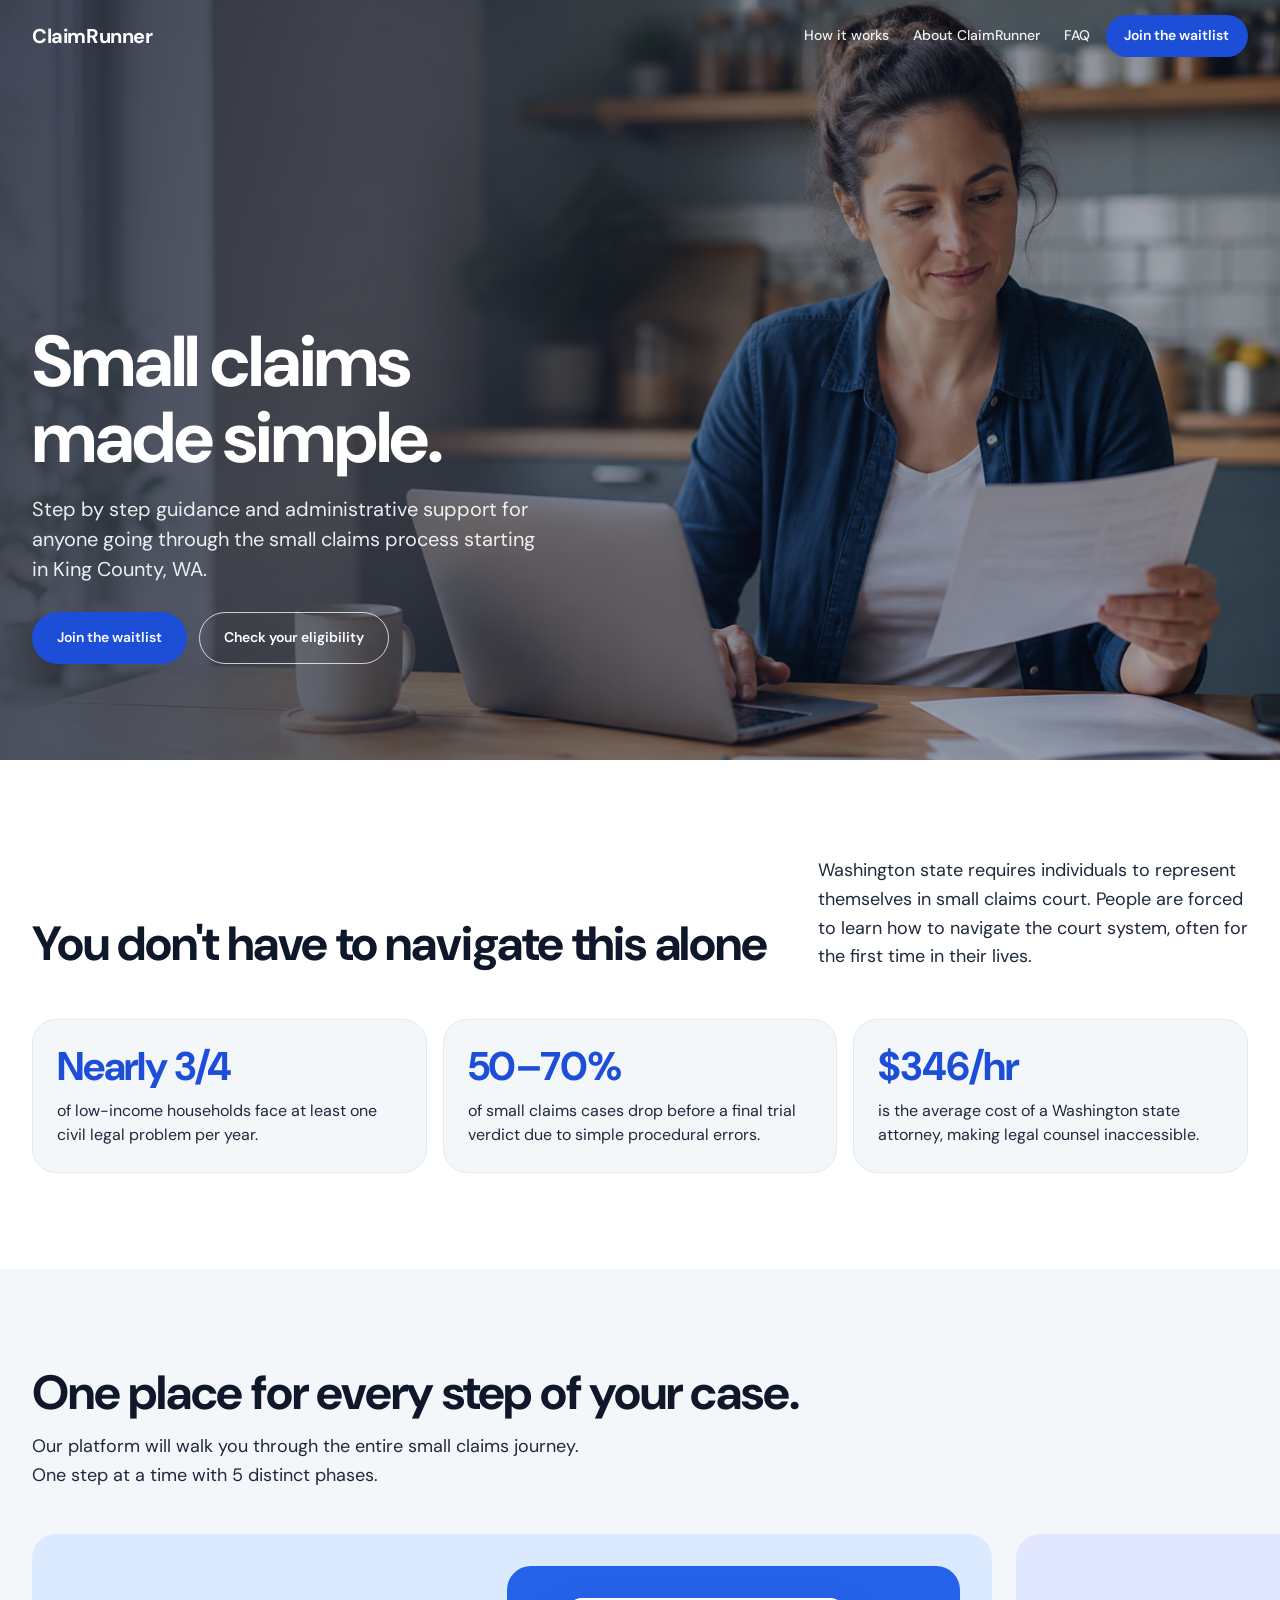
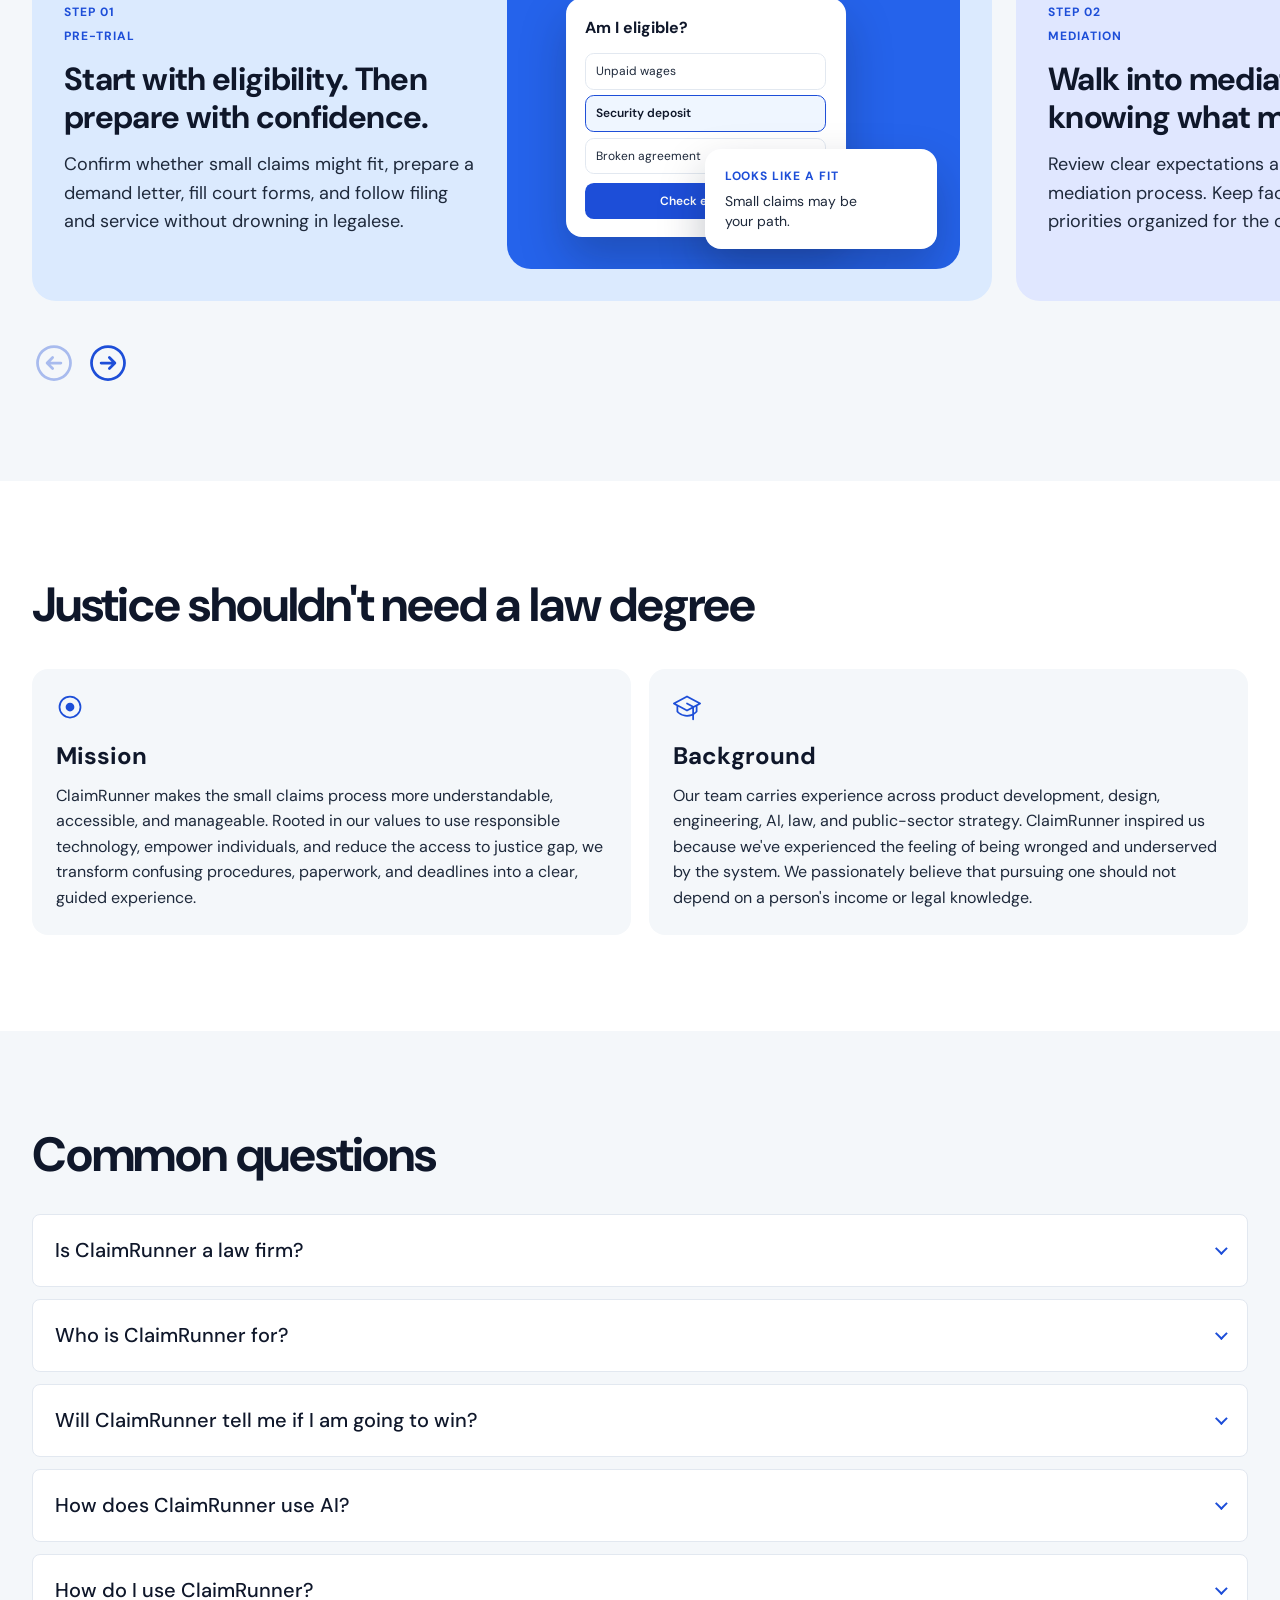
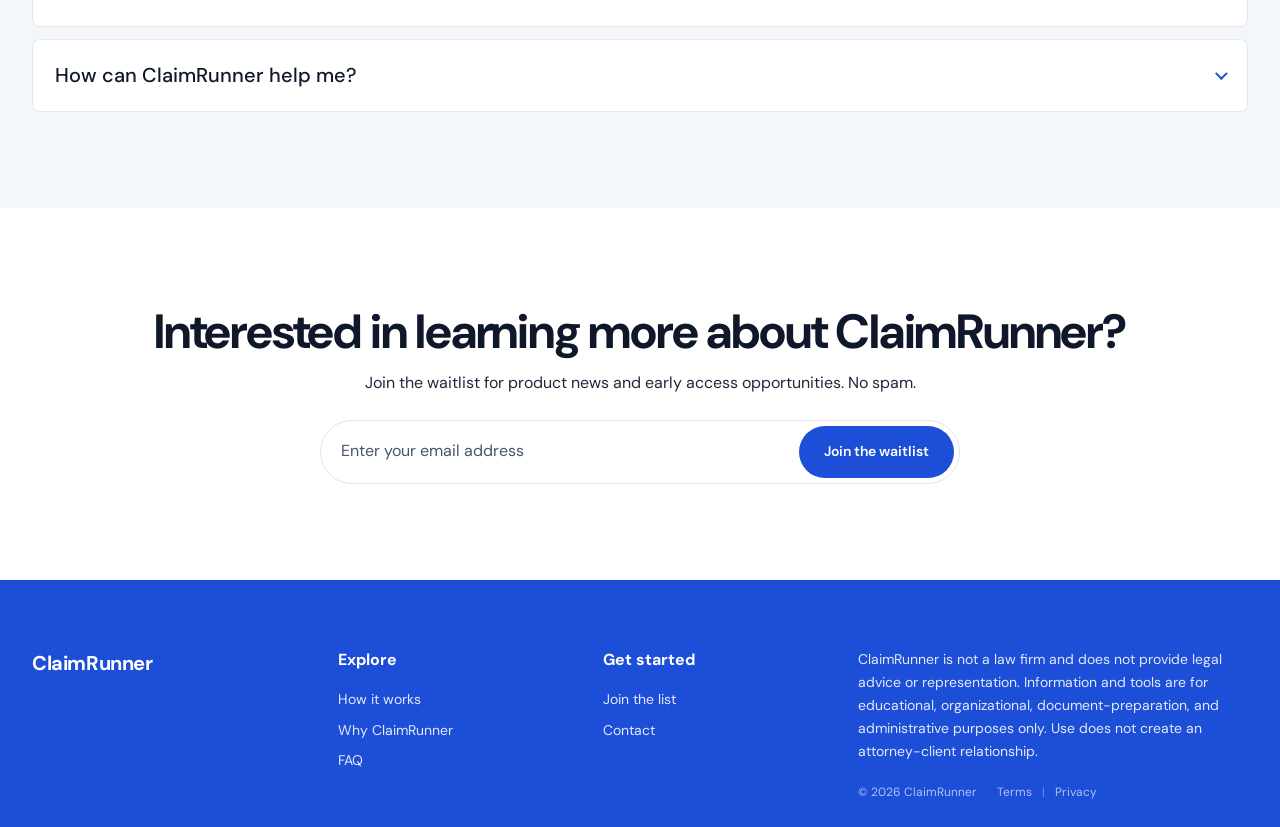
==== commit ed64384d: "fix UI bug and added favicon" ====
--- a/index.html
+++ b/index.html
@@ -9,6 +9,7 @@
   <link rel="preconnect" href="https://fonts.gstatic.com" crossorigin />
   <link href="https://fonts.googleapis.com/css2?family=DM+Sans:opsz,wght@9..40,400;9..40,500;9..40,600;9..40,700&family=Source+Serif+4:opsz,wght@8..60,600;8..60,700&display=swap" rel="stylesheet" />
   <link rel="stylesheet" href="styles.css" />
+  <link rel="icon" type="image/png" href="./assets/favicon.png">
 </head>
 <body>
   <a class="skip" href="#main">Skip to content</a>
--- a/styles.css
+++ b/styles.css
@@ -460,7 +460,7 @@
   position: relative;
   z-index: 1;
   width: min(72%, 320px);
-  transform: translate(-8%, -9%);
+  transform: translate(-10%, 0%);
 }
 
 .mock--stat {
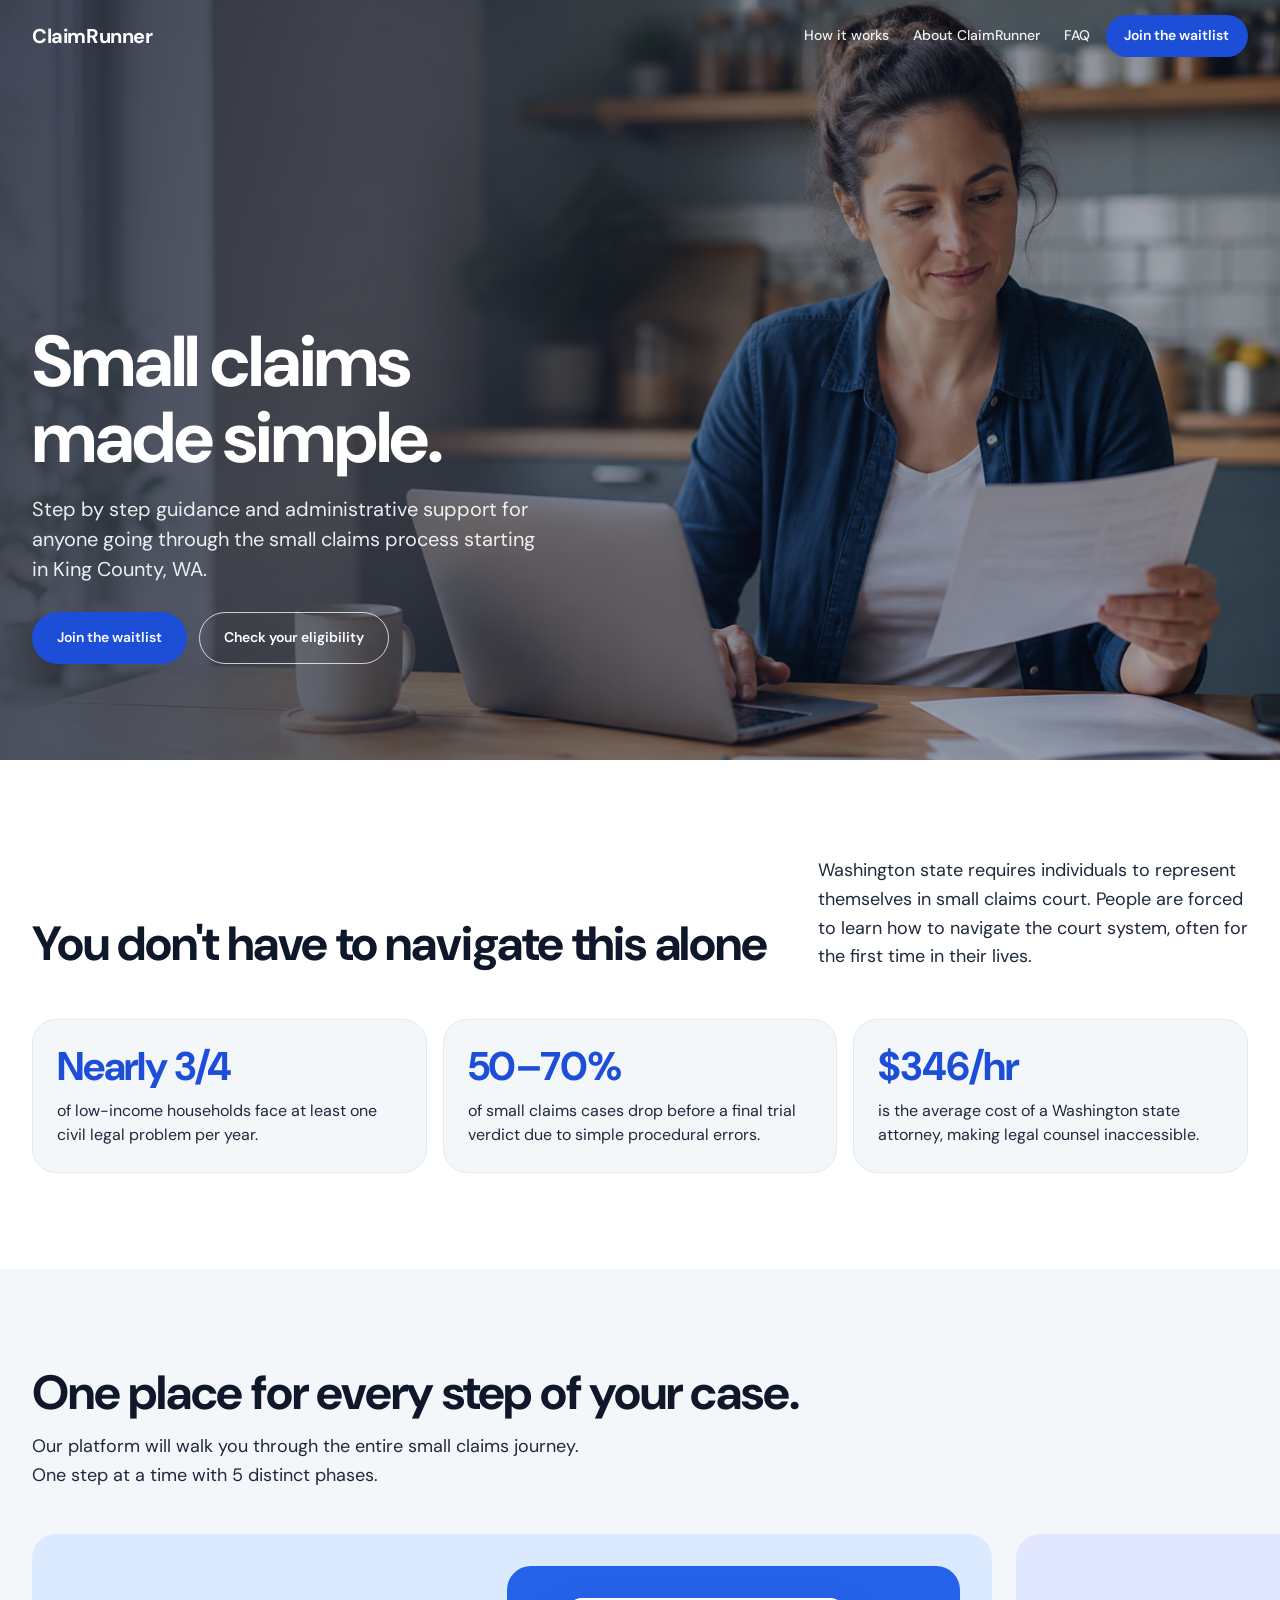
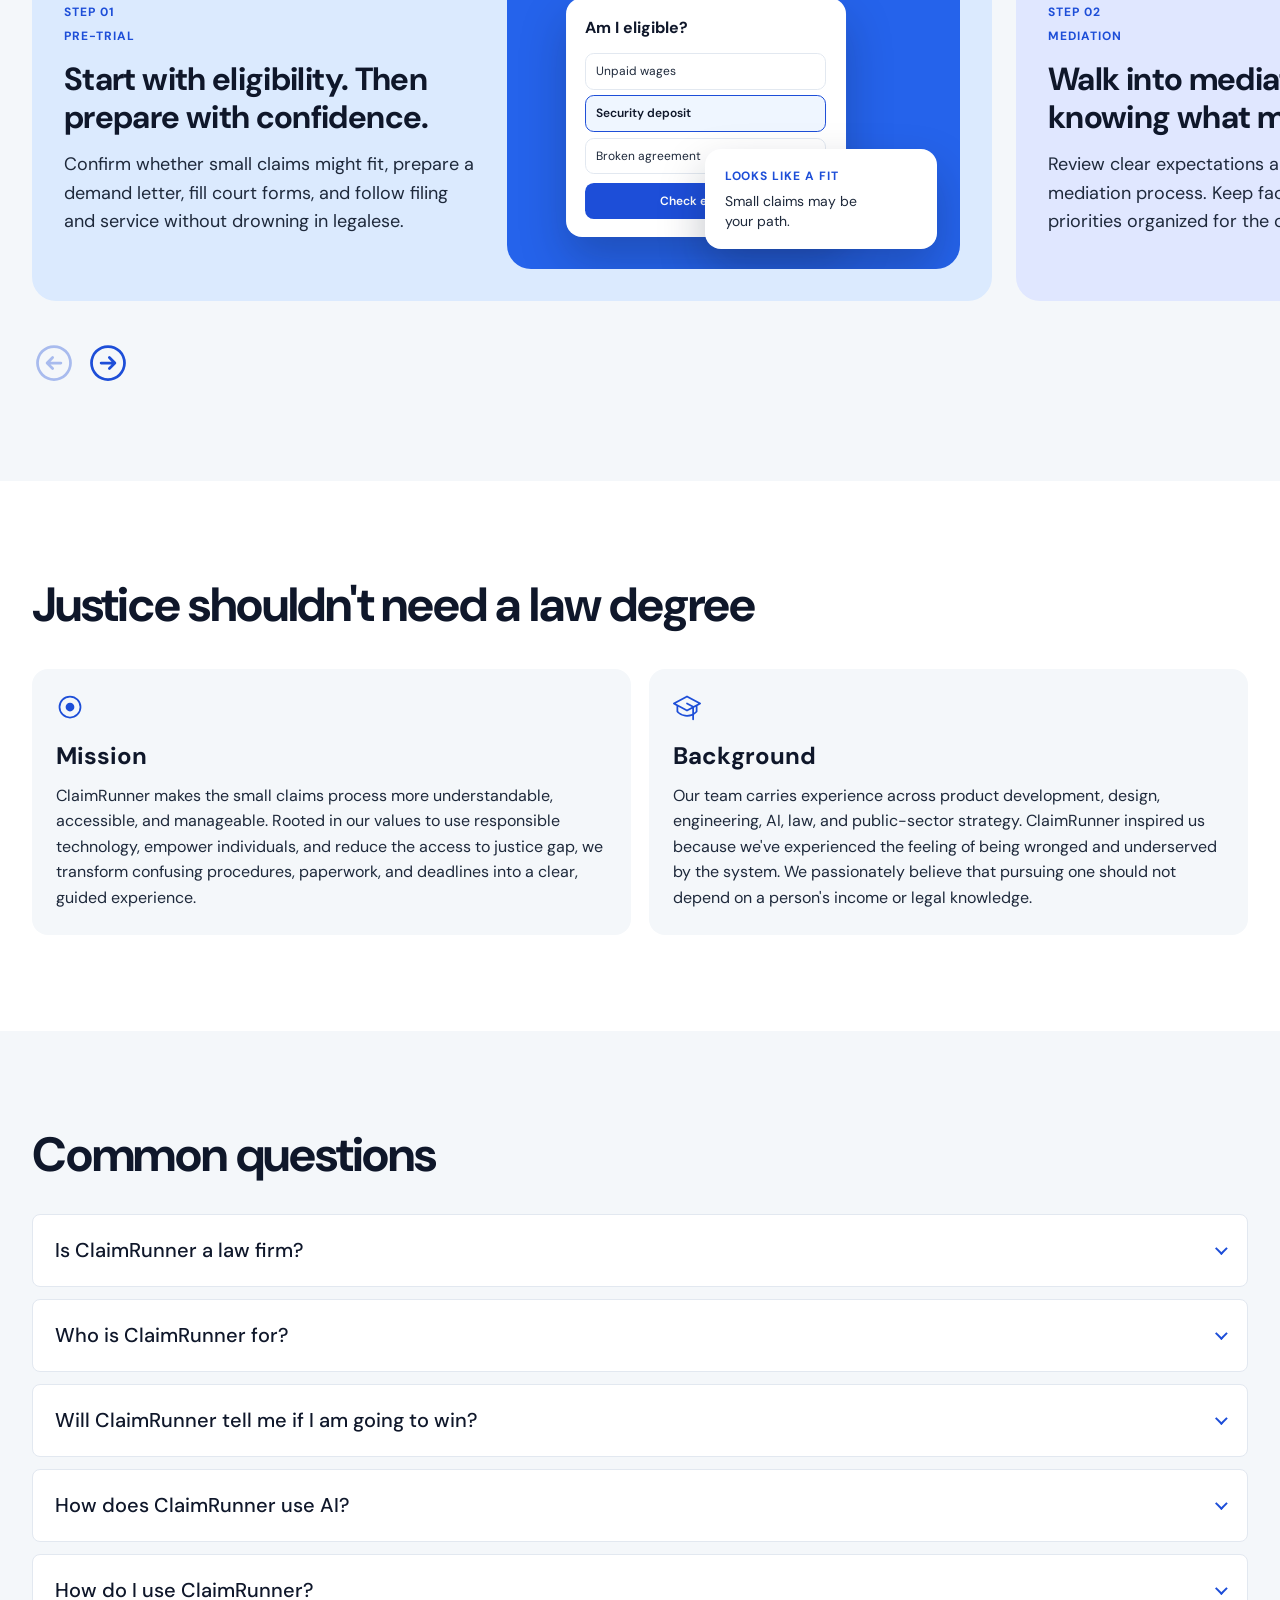
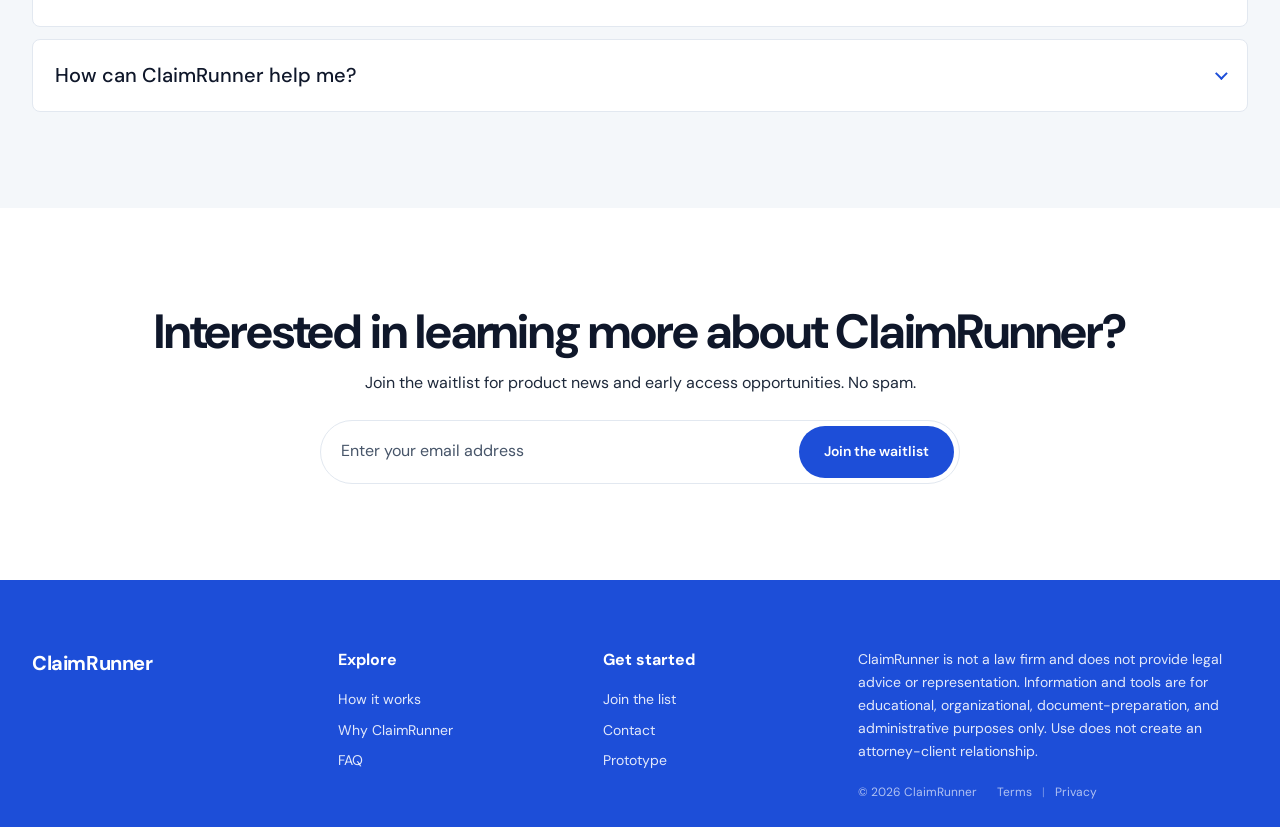
==== commit 2257e5ee: "fixed background image for smaller screens and added prototype button" ====
--- a/index.html
+++ b/index.html
@@ -334,6 +334,7 @@
           <h4>Get started</h4>
           <button type="button" data-open-signup>Join the list</button>
           <button type="button" data-open-contact>Contact</button>
+          <button type="button" data-open-prototype>Prototype</button>
         </div>
       </div>
 
--- a/styles.css
+++ b/styles.css
@@ -195,7 +195,7 @@
   inset: 0;
   /* Keep the subject's head in frame: bias the focal point toward the top so
      wide/short viewports crop the table, never the head. */
-  background: url("assets/hero-placeholder.jpg") 60% top / cover no-repeat;
+  background: url("assets/hero-placeholder.jpg") 80% top / cover no-repeat;
 }
 
 .hero__shade {
